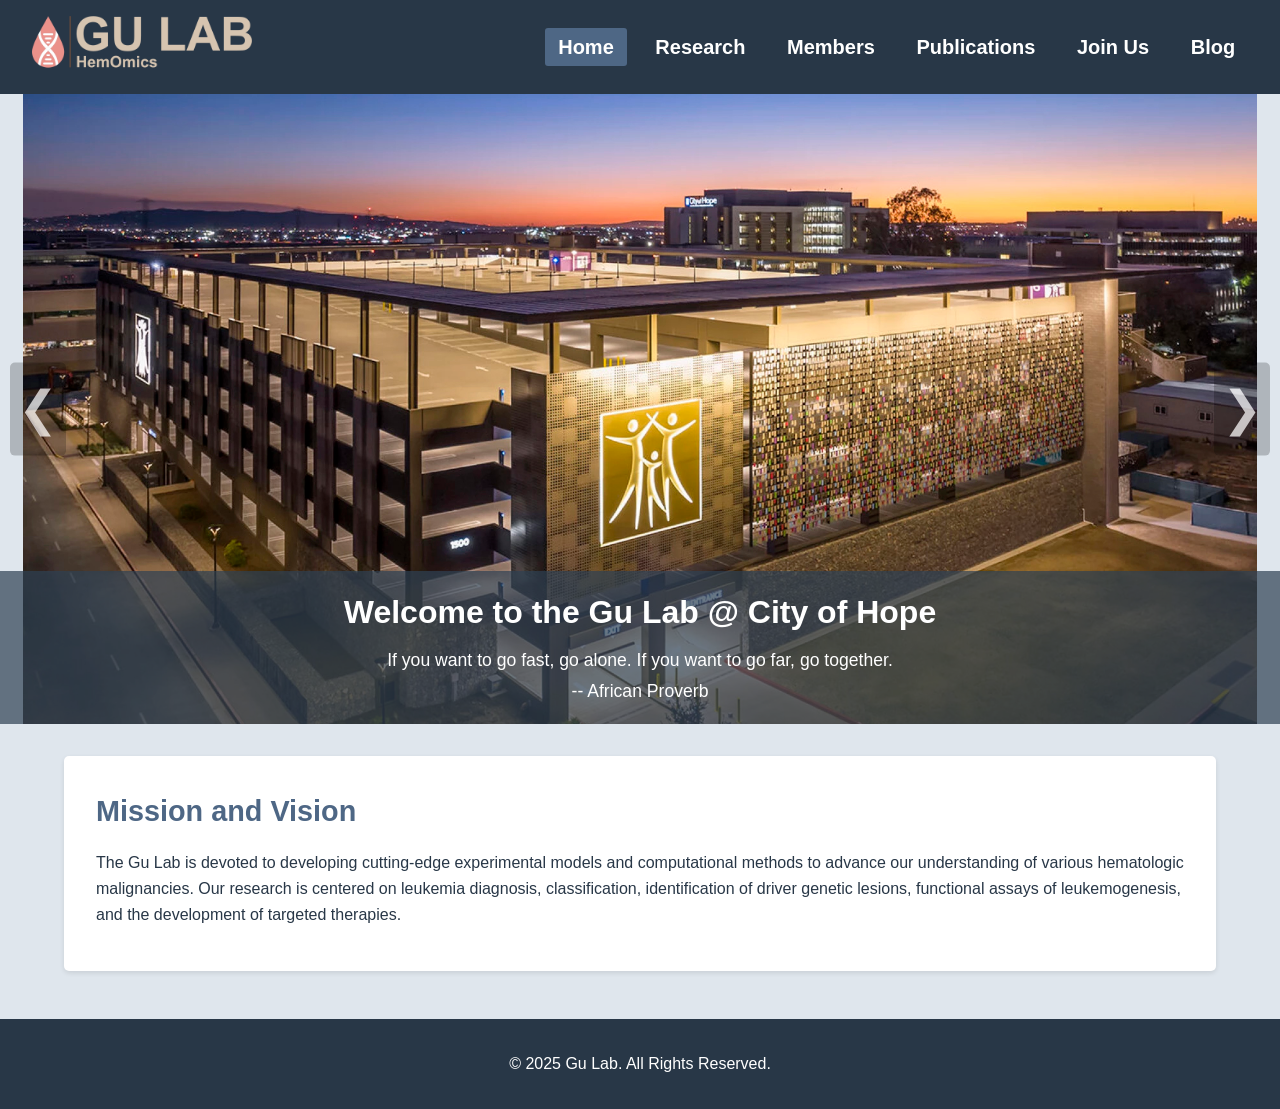
==== index.html @ 985bade8 "Initial commit: Gu Lab website" ====
<!DOCTYPE html>
<html lang="en">
<head>
  <meta charset="UTF-8" />
  <meta name="viewport" content="width=device-width, initial-scale=1.0"/>
  <title>Gu Lab - Home</title>
  <link rel="stylesheet" href="css/style.css" />
</head>
<body>
  <!-- HEADER -->
  <header class="site-header">
    <div class="header-container">
      <a href="index.html" class="logo">
        <img src="images/Gu-lab-logo-small.png" alt="Gu Lab Logo" />
      </a>
      <nav>
        <ul>
          <li class="active"><a href="index.html">Home</a></li>
          <li><a href="research.html">Research</a></li>
          <li><a href="members.html">Members</a></li>
          <li><a href="publications.html">Publications</a></li>
          <li><a href="join_us.html">Join Us</a></li>
          <li><a href="blog.html">Blog</a></li>
        </ul>
      </nav>
    </div>
  </header>

  <!-- SLIDER -->
  <!-- 5 slides. The JS code will handle continuous left scroll, jumping back to the start after the last slide. -->
  <div class="slider">
    <div class="slides">
      <!-- Original 5 slides -->
      <div class="slide"><img src="images/Home1.jpg" alt="Home Slide 1"></div>
      <div class="slide"><img src="images/Home2.jpg" alt="Home Slide 2"></div>
      <div class="slide"><img src="images/Home3.jpg" alt="Home Slide 3"></div>
      <div class="slide"><img src="images/Home4.jpg" alt="Home Slide 4"></div>
      <div class="slide"><img src="images/Home5.jpg" alt="Home Slide 5"></div>

      <!-- Duplicate the same 5 for a seamless loop -->
      <div class="slide"><img src="images/Home1.jpg" alt="Home Slide 1"></div>
      <div class="slide"><img src="images/Home2.jpg" alt="Home Slide 2"></div>
      <div class="slide"><img src="images/Home3.jpg" alt="Home Slide 3"></div>
      <div class="slide"><img src="images/Home4.jpg" alt="Home Slide 4"></div>
      <div class="slide"><img src="images/Home5.jpg" alt="Home Slide 5"></div>
    </div>

    <div class="slider-caption">
      <h1>Welcome to the Gu Lab @ City of Hope</h1>
      <p>If you want to go fast, go alone. If you want to go far, go together.</p>
      <p class="quote">-- African Proverb</p>
    </div>

    <!-- Larger, more obvious arrow controls -->
    <div class="arrow arrow-left">&#10094;</div>
    <div class="arrow arrow-right">&#10095;</div>
  </div>

  <!-- MAIN CONTENT -->
  <main class="container">
    <section class="mission">
      <h1>Mission and Vision</h1>
      <p>
        The Gu Lab is devoted to developing cutting-edge experimental models and computational methods to
        advance our understanding of various hematologic malignancies.
        Our research is centered on leukemia diagnosis, classification, identification of driver genetic lesions,
        functional assays of leukemogenesis, and the development of targeted therapies.
      </p>
    </section>
  </main>

  <!-- FOOTER -->
  <footer class="site-footer">
    <div class="container footer-container">
      <p>&copy; 2025 Gu Lab. All Rights Reserved.</p>
    </div>
  </footer>

  <!-- CONTINUOUS SLIDER + ARROW SCRIPT -->
  <script>
    document.addEventListener("DOMContentLoaded", function() {
      const slidesEl = document.querySelector(".slides");
      const slideCount = 5; // unique slides
      let currentIndex = 0;
      let autoSlideInterval = null;

      function startAutoSlide() {
        autoSlideInterval = setInterval(() => {
          goToNextSlide();
        }, 5000);
      }

      function goToNextSlide() {
        currentIndex++;
        slidesEl.style.transition = "transform 1s ease-in-out";
        slidesEl.style.transform = `translateX(-${currentIndex * 100}%)`;

        // If we reach the 6th slide (index=5 is last unique),
        // jump back to index=0 after transition
        if (currentIndex === slideCount) {
          setTimeout(() => {
            slidesEl.style.transition = "none";
            slidesEl.style.transform = "translateX(0%)";
            currentIndex = 0;
          }, 1000);
        }
      }

      function goToPrevSlide() {
        currentIndex--;
        if (currentIndex < 0) {
          // Jump to last slide
          currentIndex = slideCount - 1;
          slidesEl.style.transition = "none";
          slidesEl.style.transform = `translateX(-${currentIndex * 100}%)`;
          // Force reflow, then animate again
          setTimeout(() => {
            slidesEl.style.transition = "transform 1s ease-in-out";
          }, 20);
        } else {
          slidesEl.style.transition = "transform 1s ease-in-out";
          slidesEl.style.transform = `translateX(-${currentIndex * 100}%)`;
        }
      }

      const arrowLeft = document.querySelector(".arrow-left");
      const arrowRight = document.querySelector(".arrow-right");

      arrowLeft.addEventListener("click", () => {
        clearInterval(autoSlideInterval);
        goToPrevSlide();
        startAutoSlide();
      });

      arrowRight.addEventListener("click", () => {
        clearInterval(autoSlideInterval);
        goToNextSlide();
        startAutoSlide();
      });

      // Start auto-slide
      startAutoSlide();
    });
  </script>
</body>
</html>
---- css/style.css ----
/* ------------------------------------
   RESET & VARIABLES
------------------------------------ */
* {
	margin: 0;
	padding: 0;
	box-sizing: border-box;
}
:root {
	--dark-blue: #283747;      /* For header, footer, etc. */
	--metallic-blue: #4e6785;  /* Accent color */
	--light-blue: #dfe6ed;     /* Page background or highlight */
	--white: #ffffff;
	--max-width: 1200px;
	--font-family: "Helvetica Neue", Helvetica, Arial, sans-serif;
}

/* ------------------------------------
	 BODY
------------------------------------ */
body {
	font-family: var(--font-family);
	background: var(--light-blue);
	color: var(--dark-blue);
	line-height: 1.6;
}

/* A container with standard width & horizontal padding */
.container {
	width: 90%;
	max-width: var(--max-width);
	margin: auto;
	padding: 1rem 0;
}

/* ------------------------------------
	 HEADER
------------------------------------ */
.site-header {
	background: var(--dark-blue);
	color: var(--white);
	padding: 1rem 0; /* top ribbon */
}

.header-container {
	display: flex;
	align-items: center;
	justify-content: space-between;
	/* Increase left & right space */
	padding: 0 2rem;
}

.logo img {
	max-width: 220px;
	height: auto;
}

nav ul {
	list-style: none;
	display: flex;
}

/* Slightly smaller margin between items so there's space on the right for 'Blog' */
nav ul li {
	margin-left: 1rem;
}

nav ul li a {
	text-decoration: none;
	color: var(--white);
	font-weight: bold;
	/* 25% bigger font */
	font-size: 1.25rem;
	padding: 0.5rem 0.8rem;
	border-radius: 3px;
	transition: background 0.3s ease;
}

nav ul li a:hover {
	background: var(--metallic-blue);
}

nav ul li.active a {
	background: var(--metallic-blue);
}

/* ------------------------------------
	 SLIDER (Home Page)
------------------------------------ */
.slider {
	position: relative;
	width: 100%;
	height: 70vh; /* 70% of viewport height */
	overflow: hidden;
	margin-bottom: 1rem;
}

.slides {
	display: flex;
	height: 100%;
	/* JS handles continuous motion */
}

.slide {
	min-width: 100%;
	display: flex;
	align-items: center;
	justify-content: center;
}

.slide img {
	display: block;
	object-fit: contain;
	max-height: 100%;
	margin: auto;
}

/* Caption overlay at bottom of the slider */
.slider-caption {
	position: absolute;
	bottom: 0;
	left: 0;
	width: 100%;
	background: rgba(46, 64, 83, 0.7);
	color: var(--white);
	text-align: center;
	padding: 1rem 0.5rem;
}

.slider-caption h1 {
	font-size: 2rem;
	margin-bottom: 0.5rem;
}

.slider-caption p {
	margin: 0.2rem 0;
	font-size: 1.1rem;
}

/* ARROW CONTROLS - bigger & more obvious */
.arrow {
	position: absolute;
	top: 50%;
	transform: translateY(-50%);
	color: #fff;
	font-size: 3rem;  /* bigger arrow */
	cursor: pointer;
	opacity: 0.7;
	padding: 0.5rem;
	z-index: 2; /* Above slides */
	background: rgba(0,0,0,0.3); /* faint dark background */
	border-radius: 5px;
}
.arrow:hover {
	opacity: 1;
}
.arrow-left {
	left: 10px;
}
.arrow-right {
	right: 10px;
}

/* ------------------------------------
	 MAIN CONTENT
------------------------------------ */
main.container {
	margin-top: 1rem;
}

.mission,
.content-section,
.blog-section,
.members-list {
	background: var(--white);
	border-radius: 5px;
	box-shadow: 0 2px 5px rgba(0,0,0,0.1);
	padding: 2rem;
	margin-bottom: 2rem;
}

.mission h1,
.mission h2,
.content-section h2,
.blog-section h2,
.members-list h2 {
	margin-bottom: 1rem;
	font-size: 1.8rem;
	color: var(--metallic-blue);
}

.mission p,
.content-section p {
    margin-bottom: 12px; /* Increases space between paragraphs */
    line-height: 1.6; /* Optional: Improves readability */
}
.blog-section p,
.members-list p {
	font-size: 1.1rem;
	color: var(--dark-blue);
	text-align: justify;
}

/* For images on the research page, if any */
.research-image {
	max-width: 100%;
	height: auto;
	margin-bottom: 1rem;
}

/* ------------------------------------
	 BLOG
------------------------------------ */
.blog-post {
	/* Horizontal line to separate each post */
	border-bottom: 1px solid #cfd8dc;
	padding-bottom: 1rem;
	margin-bottom: 1.5rem;
}

.blog-post time {
	display: block;
	width: 100%;
	background-color: #e8f1f8;  /* or your chosen color */
	font-weight: bold;
	color: #2c3e50;             /* easy-to-see color */
	text-transform: uppercase;
	padding: 0.6rem;
	margin-bottom: 1rem;        /* space below the ribbon */
}

/* The rest of the blog layout */
.post-row {
	display: flex;
	flex-wrap: wrap;
}
.figure {
	margin-right: 1rem;
}
.figure img {
	border: 1px solid #fff;
	display: block;
	width: 200px;
	height: auto;
}
.article-text h3 {
	margin-bottom: 0.5rem;
	color: var(--metallic-blue);
	font-size: 1.3rem;
}
.article-text p {
	font-size: 1.1rem;
	color: var(--dark-blue);
	text-align: justify;
}

/* ------------------------------------
	 MEMBERS
------------------------------------ */
.member {
	/* Horizontal line to separate each member */
	border-bottom: 1px solid #cfd8dc;
	padding-bottom: 1rem;
	margin-bottom: 2rem;
}

.member-layout {
	display: flex;
	flex-wrap: wrap;
	align-items: flex-start;
	margin-top: 1rem;
}

.member-photo.oval {
	width: 200px;
	height: 260px; 
	overflow: hidden;
	border-radius: 50% / 35%; /* oval shape */
	margin-right: 2rem;
	margin-bottom: 1rem;
	flex-shrink: 0;
}

.member-photo.oval img {
	width: 100%;
	height: 100%;
	object-fit: cover;
}

.member-details h3 {
	color: var(--metallic-blue);
	margin-bottom: 0.5rem;
	font-size: 1.3rem;
}

.member-details ul {
	list-style: disc;
	margin-left: 1.5rem;
	margin-bottom: 1rem;
}

/* Force alumni text left-aligned */
.alumni-block p {
	text-align: left !important;
}

/* ------------------------------------
	 FOOTER
------------------------------------ */
.site-footer {
	background: var(--dark-blue);
	color: var(--white);
	text-align: center;
	padding: 1rem 0;
}

.footer-container {
	display: flex;
	justify-content: center;
}

/* ------------------------------------
	 RESPONSIVE
------------------------------------ */
@media (max-width: 768px) {
	.header-container {
	  flex-direction: column;
	  align-items: flex-start;
	  padding: 0 1rem;
	}
  
	nav ul {
	  flex-direction: column;
	  margin-top: 1rem;
	}
  
	nav ul li {
	  margin-left: 0;
	  margin-bottom: 0.5rem;
	}
  
	.slider {
	  height: 50vh;
	}
  
	.slider-caption h1 {
	  font-size: 1.5rem;
	}
  
	.logo img {
	  max-width: 180px;
	}
  
	.post-row {
	  flex-direction: column;
	}
	.figure {
	  margin-right: 0;
	  margin-bottom: 1rem;
	}
  
	.member-photo.oval {
	  margin-right: 0;
	  margin-bottom: 1rem;
	}
}

/* ------------------------------------
   RESEARCH DIRECTION SECTIONS
------------------------------------ */
.research-direction {
  background: var(--white);
  border-radius: 5px;
  box-shadow: 0 2px 5px rgba(0,0,0,0.1);
  padding: 2rem;
  margin-bottom: 2rem;
}

.research-direction h2 {
  margin-bottom: 1rem;
  font-size: 1.8rem;
  color: var(--metallic-blue);
}

.research-direction p {
  font-size: 1.1rem;
  color: var(--dark-blue);
  text-align: justify;
  margin-bottom: 12px; /* Increases space between paragraphs */
  line-height: 1.6; /* Optional: Improves readability */
}

.research-direction ul {
  margin-left: 1.5rem;
  margin-top: 0.5rem;
}

/* ------------------------------------
   FIGURE PLACEHOLDER STYLE
------------------------------------ */
.figure-placeholder {
  text-align: center;
  margin: 1rem 0;
}

.figure-placeholder img {
  max-width: 100%;
  height: auto;
}
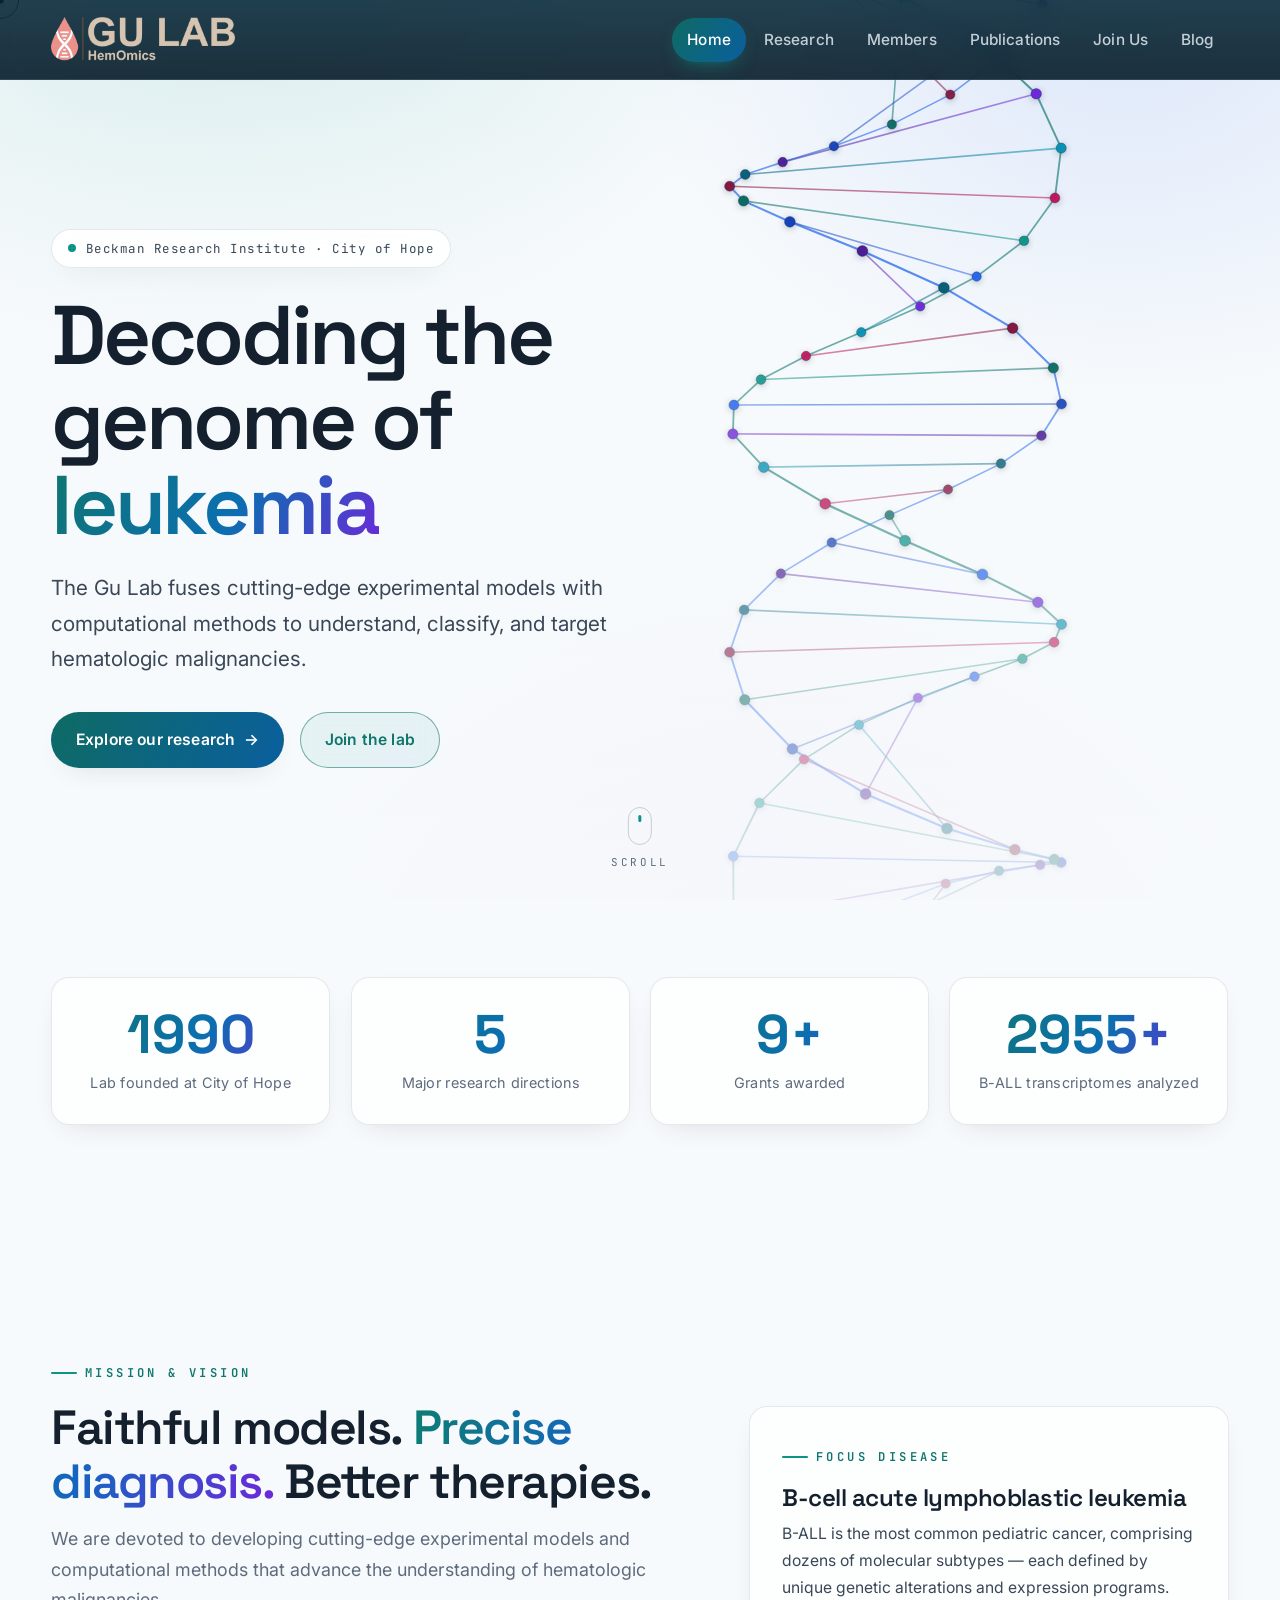
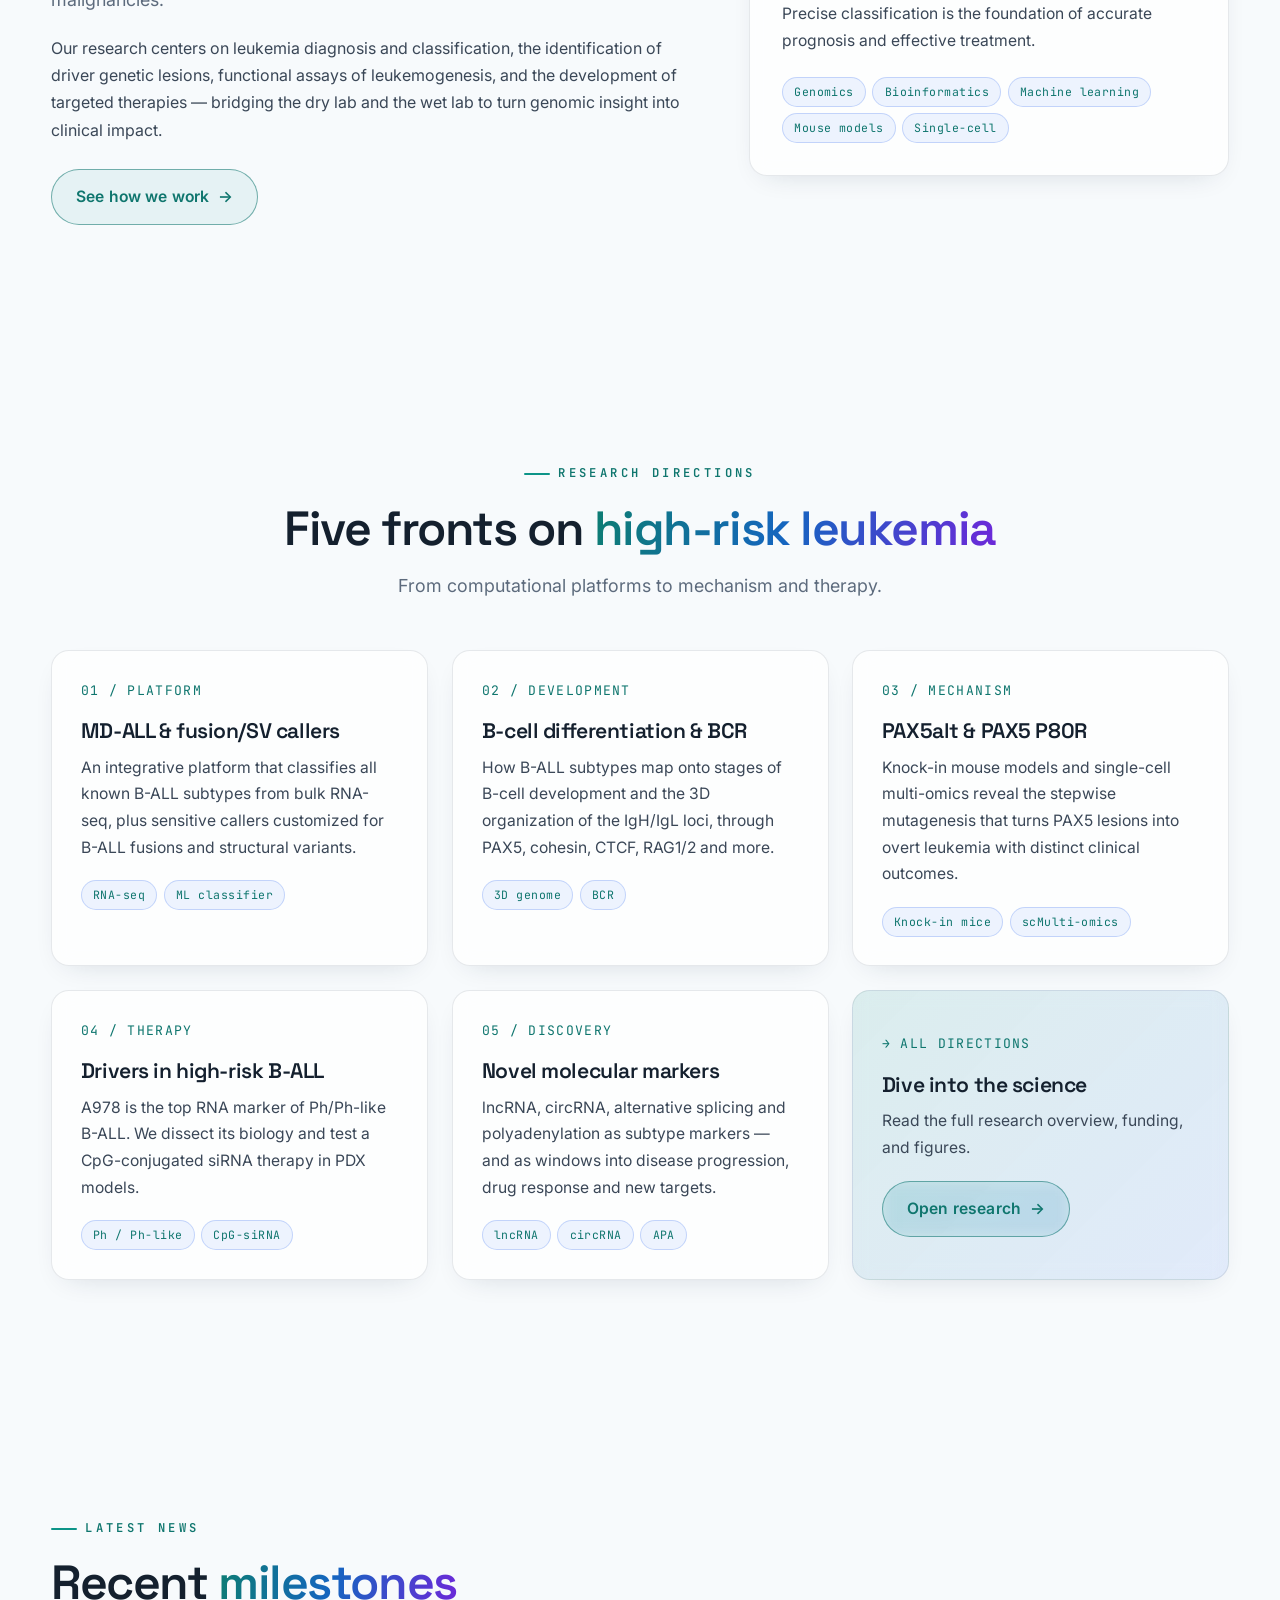
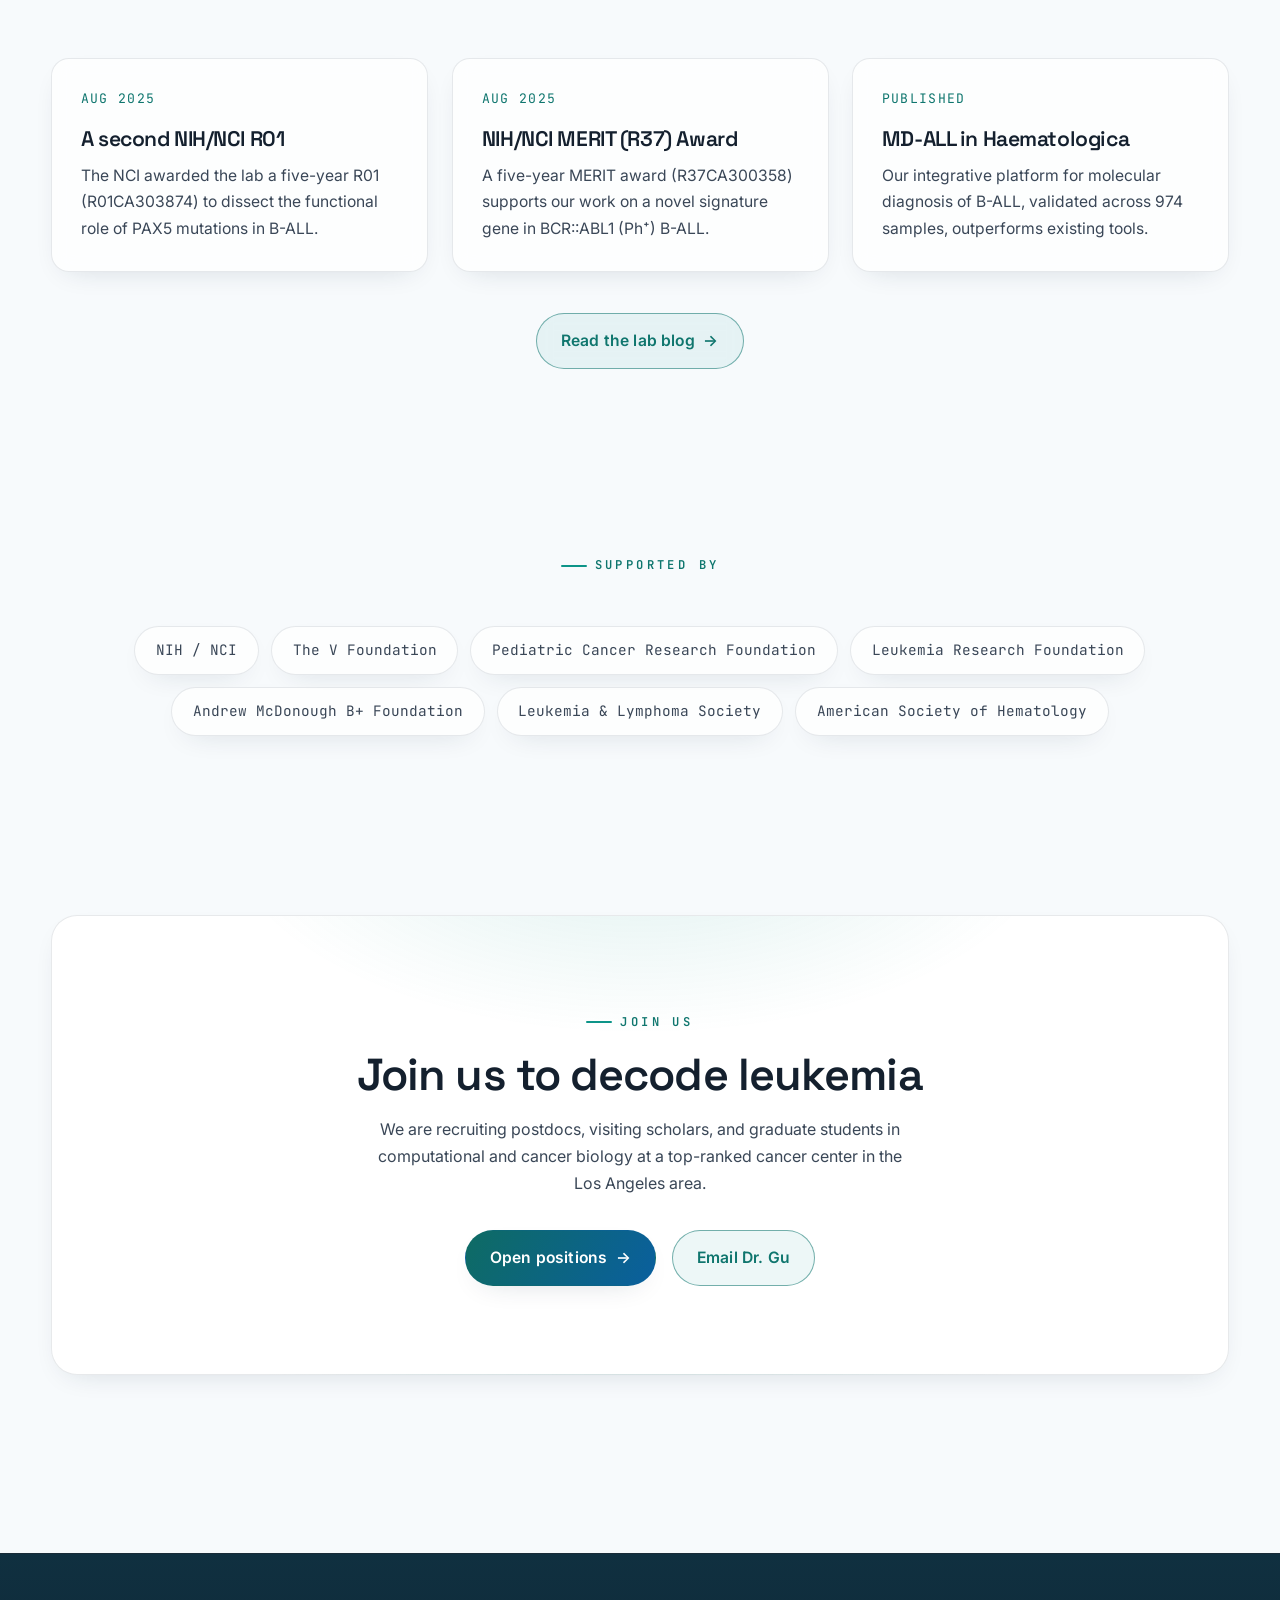
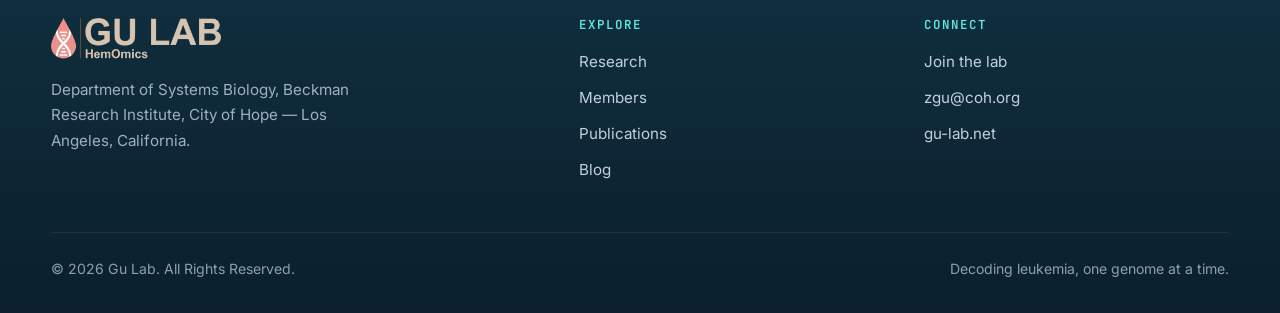
==== commit f7d24cd6: "Redesign site: award-grade light theme with interactive hero Full visual rebuild on a cohesive light" ====
--- a/index.html
+++ b/index.html
@@ -2,18 +2,28 @@
 <html lang="en">
 <head>
   <meta charset="UTF-8" />
-  <meta name="viewport" content="width=device-width, initial-scale=1.0"/>
-  <title>Gu Lab - Home</title>
+  <meta name="viewport" content="width=device-width, initial-scale=1.0" />
+  <title>Gu Lab @ City of Hope — Decoding Leukemia</title>
+  <meta name="description" content="The Gu Lab at City of Hope develops experimental models and computational methods to decode acute lymphoblastic leukemia — from RNA-seq classification to PAX5 biology and targeted therapy." />
+  <link rel="icon" href="images/Gu-lab-logo-small.png" />
   <link rel="stylesheet" href="css/style.css" />
 </head>
 <body>
+  <div class="bg-aurora"></div>
+  <canvas id="bg-particles"></canvas>
+  <div class="bg-grid"></div>
+  <div id="scroll-progress"></div>
+
   <!-- HEADER -->
   <header class="site-header">
     <div class="header-container">
-      <a href="index.html" class="logo">
+      <a href="index.html" class="logo" aria-label="Gu Lab home">
         <img src="images/Gu-lab-logo-small.png" alt="Gu Lab Logo" />
       </a>
-      <nav>
+      <button class="nav-toggle" aria-label="Toggle menu" aria-expanded="false" aria-controls="primary-nav">
+        <span></span><span></span><span></span>
+      </button>
+      <nav id="primary-nav">
         <ul>
           <li class="active"><a href="index.html">Home</a></li>
           <li><a href="research.html">Research</a></li>
@@ -26,121 +36,236 @@
     </div>
   </header>
 
-  <!-- SLIDER -->
-  <!-- 5 slides. The JS code will handle continuous left scroll, jumping back to the start after the last slide. -->
-  <div class="slider">
-    <div class="slides">
-      <!-- Original 5 slides -->
-      <div class="slide"><img src="images/Home1.jpg" alt="Home Slide 1"></div>
-      <div class="slide"><img src="images/Home2.jpg" alt="Home Slide 2"></div>
-      <div class="slide"><img src="images/Home3.jpg" alt="Home Slide 3"></div>
-      <div class="slide"><img src="images/Home4.jpg" alt="Home Slide 4"></div>
-      <div class="slide"><img src="images/Home5.jpg" alt="Home Slide 5"></div>
-
-      <!-- Duplicate the same 5 for a seamless loop -->
-      <div class="slide"><img src="images/Home1.jpg" alt="Home Slide 1"></div>
-      <div class="slide"><img src="images/Home2.jpg" alt="Home Slide 2"></div>
-      <div class="slide"><img src="images/Home3.jpg" alt="Home Slide 3"></div>
-      <div class="slide"><img src="images/Home4.jpg" alt="Home Slide 4"></div>
-      <div class="slide"><img src="images/Home5.jpg" alt="Home Slide 5"></div>
-    </div>
-
-    <div class="slider-caption">
-      <h1>Welcome to the Gu Lab @ City of Hope</h1>
-      <p>If you want to go fast, go alone. If you want to go far, go together.</p>
-      <p class="quote">-- African Proverb</p>
-    </div>
-
-    <!-- Larger, more obvious arrow controls -->
-    <div class="arrow arrow-left">&#10094;</div>
-    <div class="arrow arrow-right">&#10095;</div>
-  </div>
-
-  <!-- MAIN CONTENT -->
-  <main class="container">
-    <section class="mission">
-      <h1>Mission and Vision</h1>
-      <p>
-        The Gu Lab is devoted to developing cutting-edge experimental models and computational methods to
-        advance our understanding of various hematologic malignancies.
-        Our research is centered on leukemia diagnosis, classification, identification of driver genetic lesions,
-        functional assays of leukemogenesis, and the development of targeted therapies.
-      </p>
-    </section>
-  </main>
+  <!-- HERO -->
+  <section class="hero">
+    <canvas id="hero-canvas"></canvas>
+    <div class="hero-inner">
+      <div class="hero-copy">
+        <span class="hero-badge"><span class="dot"></span> Beckman Research Institute · City of Hope</span>
+        <h1>Decoding the genome of <span class="grad">leukemia</span></h1>
+        <p class="hero-lead">
+          The Gu Lab fuses cutting-edge experimental models with computational methods to
+          understand, classify, and target hematologic malignancies.
+        </p>
+        <div class="hero-cta">
+          <a href="research.html" class="btn btn-primary" data-magnetic>Explore our research <span class="arrow">→</span></a>
+          <a href="join_us.html" class="btn btn-ghost" data-magnetic>Join the lab</a>
+        </div>
+      </div>
+    </div>
+    <div class="scroll-cue">
+      <div class="mouse"></div>
+      Scroll
+    </div>
+  </section>
+
+  <!-- STATS -->
+  <section class="section" style="padding-top: clamp(3rem,6vw,5rem)">
+    <div class="container">
+      <div class="stats">
+        <div class="stat" data-reveal data-delay="1">
+          <div class="num"><span data-count="2020">2020</span></div>
+          <div class="label">Lab founded at City&nbsp;of&nbsp;Hope</div>
+        </div>
+        <div class="stat" data-reveal data-delay="2">
+          <div class="num"><span data-count="5">5</span></div>
+          <div class="label">Major research directions</div>
+        </div>
+        <div class="stat" data-reveal data-delay="3">
+          <div class="num"><span data-count="9" data-suffix="+">9+</span></div>
+          <div class="label">Grants awarded</div>
+        </div>
+        <div class="stat" data-reveal data-delay="4">
+          <div class="num"><span data-count="3000" data-suffix="+">3000+</span></div>
+          <div class="label">B-ALL transcriptomes analyzed</div>
+        </div>
+      </div>
+    </div>
+  </section>
+
+  <!-- MISSION -->
+  <section class="section" id="mission">
+    <div class="container">
+      <div class="split">
+        <div data-reveal="left">
+          <span class="eyebrow">Mission &amp; Vision</span>
+          <h2 class="section-title">Faithful models. <span class="grad">Precise diagnosis.</span> Better therapies.</h2>
+          <p class="section-sub" style="margin-bottom:1.2rem">
+            We are devoted to developing cutting-edge experimental models and computational
+            methods that advance the understanding of hematologic malignancies.
+          </p>
+          <p style="color:var(--text)">
+            Our research centers on leukemia diagnosis and classification, the identification of
+            driver genetic lesions, functional assays of leukemogenesis, and the development of
+            targeted therapies — bridging the dry lab and the wet lab to turn genomic insight into
+            clinical impact.
+          </p>
+          <a href="research.html" class="btn btn-ghost" data-magnetic style="margin-top:1.6rem">See how we work <span class="arrow">→</span></a>
+        </div>
+        <div class="card" data-reveal="right" data-tilt style="padding:2rem">
+          <span class="eyebrow">Focus disease</span>
+          <h3 style="font-size:1.5rem;color:var(--ink);margin-bottom:.6rem">B-cell acute lymphoblastic leukemia</h3>
+          <p style="color:var(--text);font-size:.98rem">
+            B-ALL is the most common pediatric cancer, comprising dozens of molecular subtypes —
+            each defined by unique genetic alterations and expression programs. Precise
+            classification is the foundation of accurate prognosis and effective treatment.
+          </p>
+          <div class="tag-row" style="margin-top:1.4rem;display:flex;flex-wrap:wrap;gap:.4rem">
+            <span class="tag">Genomics</span>
+            <span class="tag">Bioinformatics</span>
+            <span class="tag">Machine learning</span>
+            <span class="tag">Mouse models</span>
+            <span class="tag">Single-cell</span>
+          </div>
+        </div>
+      </div>
+    </div>
+  </section>
+
+  <!-- RESEARCH PREVIEW -->
+  <section class="section" id="research">
+    <div class="container">
+      <div class="section-head center">
+        <span class="eyebrow">Research Directions</span>
+        <h2 class="section-title">Five fronts on <span class="grad">high-risk leukemia</span></h2>
+        <p class="section-sub">From computational platforms to mechanism and therapy.</p>
+      </div>
+      <div class="grid grid-3">
+        <a class="card dir-card" href="research.html" data-reveal data-delay="1" data-tilt>
+          <div class="dir-index">01 / PLATFORM</div>
+          <h3>MD-ALL &amp; fusion/SV callers</h3>
+          <p>An integrative platform that classifies all known B-ALL subtypes from bulk RNA-seq, plus sensitive callers customized for B-ALL fusions and structural variants.</p>
+          <div class="tag-row"><span class="tag">RNA-seq</span><span class="tag">ML classifier</span></div>
+        </a>
+        <a class="card dir-card" href="research.html" data-reveal data-delay="2" data-tilt>
+          <div class="dir-index">02 / DEVELOPMENT</div>
+          <h3>B-cell differentiation &amp; BCR</h3>
+          <p>How B-ALL subtypes map onto stages of B-cell development and the 3D organization of the IgH/IgL loci, through PAX5, cohesin, CTCF, RAG1/2 and more.</p>
+          <div class="tag-row"><span class="tag">3D genome</span><span class="tag">BCR</span></div>
+        </a>
+        <a class="card dir-card" href="research.html" data-reveal data-delay="3" data-tilt>
+          <div class="dir-index">03 / MECHANISM</div>
+          <h3>PAX5alt &amp; PAX5 P80R</h3>
+          <p>Knock-in mouse models and single-cell multi-omics reveal the stepwise mutagenesis that turns PAX5 lesions into overt leukemia with distinct clinical outcomes.</p>
+          <div class="tag-row"><span class="tag">Knock-in mice</span><span class="tag">scMulti-omics</span></div>
+        </a>
+        <a class="card dir-card" href="research.html" data-reveal data-delay="1" data-tilt>
+          <div class="dir-index">04 / THERAPY</div>
+          <h3>Drivers in high-risk B-ALL</h3>
+          <p>A978 is the top RNA marker of Ph/Ph-like B-ALL. We dissect its biology and test a CpG-conjugated siRNA therapy in PDX models.</p>
+          <div class="tag-row"><span class="tag">Ph / Ph-like</span><span class="tag">CpG-siRNA</span></div>
+        </a>
+        <a class="card dir-card" href="research.html" data-reveal data-delay="2" data-tilt>
+          <div class="dir-index">05 / DISCOVERY</div>
+          <h3>Novel molecular markers</h3>
+          <p>lncRNA, circRNA, alternative splicing and polyadenylation as subtype markers — and as windows into disease progression, drug response and new targets.</p>
+          <div class="tag-row"><span class="tag">lncRNA</span><span class="tag">circRNA</span><span class="tag">APA</span></div>
+        </a>
+        <a class="card dir-card" href="research.html" data-reveal data-delay="3" data-tilt style="background:linear-gradient(135deg,rgba(13,148,136,.12),rgba(37,99,235,.10));align-items:flex-start;justify-content:center">
+          <div class="dir-index">→ ALL DIRECTIONS</div>
+          <h3>Dive into the science</h3>
+          <p>Read the full research overview, funding, and figures.</p>
+          <span class="btn btn-ghost" style="margin-top:1.2rem" data-magnetic>Open research <span class="arrow">→</span></span>
+        </a>
+      </div>
+    </div>
+  </section>
+
+  <!-- LATEST NEWS -->
+  <section class="section" id="news">
+    <div class="container">
+      <div class="section-head">
+        <span class="eyebrow">Latest News</span>
+        <h2 class="section-title">Recent <span class="grad">milestones</span></h2>
+      </div>
+      <div class="grid grid-3">
+        <article class="card dir-card" data-reveal data-delay="1" data-tilt>
+          <div class="dir-index">AUG 2025</div>
+          <h3>A second NIH/NCI R01</h3>
+          <p>The NCI awarded the lab a five-year R01 (R01CA303874) to dissect the functional role of PAX5 mutations in B-ALL.</p>
+        </article>
+        <article class="card dir-card" data-reveal data-delay="2" data-tilt>
+          <div class="dir-index">AUG 2025</div>
+          <h3>NIH/NCI MERIT (R37) Award</h3>
+          <p>A five-year MERIT award (R37CA300358) supports our work on a novel signature gene in BCR::ABL1 (Ph⁺) B-ALL.</p>
+        </article>
+        <article class="card dir-card" data-reveal data-delay="3" data-tilt>
+          <div class="dir-index">PUBLISHED</div>
+          <h3>MD-ALL in Haematologica</h3>
+          <p>Our integrative platform for molecular diagnosis of B-ALL, validated across 974 samples, outperforms existing tools.</p>
+        </article>
+      </div>
+      <div style="text-align:center;margin-top:2.5rem">
+        <a href="blog.html" class="btn btn-ghost" data-magnetic>Read the lab blog <span class="arrow">→</span></a>
+      </div>
+    </div>
+  </section>
+
+  <!-- FUNDERS -->
+  <section class="section" style="padding-block:clamp(2.5rem,5vw,4rem)">
+    <div class="container">
+      <div class="section-head center" style="margin-bottom:2rem">
+        <span class="eyebrow">Supported by</span>
+      </div>
+      <div class="funder-list" data-reveal>
+        <span class="funder">NIH / NCI</span>
+        <span class="funder">The V Foundation</span>
+        <span class="funder">Pediatric Cancer Research Foundation</span>
+        <span class="funder">Leukemia Research Foundation</span>
+        <span class="funder">Andrew McDonough B+ Foundation</span>
+        <span class="funder">Leukemia &amp; Lymphoma Society</span>
+        <span class="funder">American Society of Hematology</span>
+      </div>
+    </div>
+  </section>
+
+  <!-- CTA -->
+  <section class="section">
+    <div class="container">
+      <div class="cta-banner" data-reveal="scale">
+        <span class="eyebrow" style="justify-content:center">Join Us</span>
+        <h2>Join us to decode leukemia</h2>
+        <p>We are recruiting postdocs, visiting scholars, and graduate students in computational and cancer biology at a top-ranked cancer center in the Los Angeles area.</p>
+        <div style="display:flex;gap:1rem;justify-content:center;flex-wrap:wrap">
+          <a href="join_us.html" class="btn btn-primary" data-magnetic>Open positions <span class="arrow">→</span></a>
+          <a href="mailto:zgu@coh.org" class="btn btn-ghost" data-magnetic>Email Dr. Gu</a>
+        </div>
+      </div>
+    </div>
+  </section>
 
   <!-- FOOTER -->
   <footer class="site-footer">
-    <div class="container footer-container">
-      <p>&copy; 2025 Gu Lab. All Rights Reserved.</p>
+    <div class="footer-grid">
+      <div class="footer-brand">
+        <img src="images/Gu-lab-logo-small.png" alt="Gu Lab Logo" />
+        <p>Department of Systems Biology, Beckman Research Institute, City of Hope — Los Angeles, California.</p>
+      </div>
+      <div class="footer-col">
+        <h4>Explore</h4>
+        <ul>
+          <li><a href="research.html">Research</a></li>
+          <li><a href="members.html">Members</a></li>
+          <li><a href="publications.html">Publications</a></li>
+          <li><a href="blog.html">Blog</a></li>
+        </ul>
+      </div>
+      <div class="footer-col">
+        <h4>Connect</h4>
+        <ul>
+          <li><a href="join_us.html">Join the lab</a></li>
+          <li><a href="mailto:zgu@coh.org">zgu@coh.org</a></li>
+          <li><a href="https://gu-lab.net">gu-lab.net</a></li>
+        </ul>
+      </div>
+    </div>
+    <div class="footer-bottom">
+      <span>&copy; <span id="year">2025</span> Gu Lab. All Rights Reserved.</span>
+      <span>Decoding leukemia, one genome at a time.</span>
     </div>
   </footer>
 
-  <!-- CONTINUOUS SLIDER + ARROW SCRIPT -->
-  <script>
-    document.addEventListener("DOMContentLoaded", function() {
-      const slidesEl = document.querySelector(".slides");
-      const slideCount = 5; // unique slides
-      let currentIndex = 0;
-      let autoSlideInterval = null;
-
-      function startAutoSlide() {
-        autoSlideInterval = setInterval(() => {
-          goToNextSlide();
-        }, 5000);
-      }
-
-      function goToNextSlide() {
-        currentIndex++;
-        slidesEl.style.transition = "transform 1s ease-in-out";
-        slidesEl.style.transform = `translateX(-${currentIndex * 100}%)`;
-
-        // If we reach the 6th slide (index=5 is last unique),
-        // jump back to index=0 after transition
-        if (currentIndex === slideCount) {
-          setTimeout(() => {
-            slidesEl.style.transition = "none";
-            slidesEl.style.transform = "translateX(0%)";
-            currentIndex = 0;
-          }, 1000);
-        }
-      }
-
-      function goToPrevSlide() {
-        currentIndex--;
-        if (currentIndex < 0) {
-          // Jump to last slide
-          currentIndex = slideCount - 1;
-          slidesEl.style.transition = "none";
-          slidesEl.style.transform = `translateX(-${currentIndex * 100}%)`;
-          // Force reflow, then animate again
-          setTimeout(() => {
-            slidesEl.style.transition = "transform 1s ease-in-out";
-          }, 20);
-        } else {
-          slidesEl.style.transition = "transform 1s ease-in-out";
-          slidesEl.style.transform = `translateX(-${currentIndex * 100}%)`;
-        }
-      }
-
-      const arrowLeft = document.querySelector(".arrow-left");
-      const arrowRight = document.querySelector(".arrow-right");
-
-      arrowLeft.addEventListener("click", () => {
-        clearInterval(autoSlideInterval);
-        goToPrevSlide();
-        startAutoSlide();
-      });
-
-      arrowRight.addEventListener("click", () => {
-        clearInterval(autoSlideInterval);
-        goToNextSlide();
-        startAutoSlide();
-      });
-
-      // Start auto-slide
-      startAutoSlide();
-    });
-  </script>
+  <script src="js/site.js" defer></script>
+  <script src="js/hero.js" defer></script>
 </body>
 </html>
--- a/css/style.css
+++ b/css/style.css
@@ -1,409 +1,1168 @@
-/* ------------------------------------
-   RESET & VARIABLES
------------------------------------- */
-* {
-	margin: 0;
-	padding: 0;
-	box-sizing: border-box;
-}
+/* =====================================================================
+   Gu Lab — "Decoding Leukemia" · Clinical Aurora (light theme)
+   Award-grade LIGHT design system. Build-free, dependency-free.
+   A calm near-white page with deep saturated teal/blue/violet accents,
+   framed top & bottom by a deep teal-navy header/footer anchor.
+   One stylesheet drives every page via shared class hooks. 2026.
+===================================================================== */
+
+@import url('https://fonts.googleapis.com/css2?family=Space+Grotesk:wght@400;500;600;700&family=Inter:wght@400;500;600;700&family=JetBrains+Mono:wght@400;500;600&display=swap');
+
+/* ------------------------------------------------------------------
+   1. DESIGN TOKENS
+------------------------------------------------------------------ */
 :root {
-	--dark-blue: #283747;      /* For header, footer, etc. */
-	--metallic-blue: #4e6785;  /* Accent color */
-	--light-blue: #dfe6ed;     /* Page background or highlight */
+	/* Surfaces — cool near-white */
+	--bg-0: #f7fafc;          /* page base */
+	--bg-1: #eef4f8;          /* raised base */
+	--bg-2: #ffffff;          /* card / cta base */
+	--bg-3: #e9f0f7;          /* inset (e.g. photo backing) */
+
+	/* Deep anchor (header + footer band) */
+	--anchor-0: #103040;
+	--anchor-1: #0b1f2c;
+
+	/* Ink ramp on light */
+	--ink: #14202e;           /* darkest headings */
+	--text: #3a4757;          /* body text (9.03:1 on bg-0) */
+	--muted: #5d6b7d;         /* secondary text (5.18:1) */
+	--faint: #6b7689;         /* de-emphasized labels (still clears AA, 4.6:1) */
+
+	--line: rgba(20,40,64,0.10);
+	--line-strong: rgba(20,40,64,0.20);
+
+	/* Saturated accents legible on near-white */
+	--cyan: #0d9488;          /* primary teal — fills, dots, borders */
+	--teal-text: #0f766e;     /* teal for TEXT accents (5.22:1) */
+	--aqua: #0b5e57;          /* deeper teal — hover */
+	--blue: #2563eb;          /* secondary accent */
+	--indigo: #6d28d9;
+	--violet: #7c3aed;
+	--magenta: #be185d;
+	--warm: #c2410c;          /* warm coral spark (hover) */
+	--warm-text: #b23a0b;     /* coral that clears AA on bg-0 (5.61:1) */
+
+	--accent: var(--cyan);
+	--accent-2: var(--blue);
+
+	/* legacy hooks (kept so any stray markup still themes) */
+	--dark-blue: var(--anchor-1);
+	--metallic-blue: #0d9488;
+	--light-blue: #f7fafc;
 	--white: #ffffff;
-	--max-width: 1200px;
-	--font-family: "Helvetica Neue", Helvetica, Arial, sans-serif;
-}
-
-/* ------------------------------------
-	 BODY
------------------------------------- */
+	--brand: var(--cyan);
+	--brand-strong: var(--teal-text);
+
+	/* Gradients */
+	--grad-accent: linear-gradient(120deg, #0f766e 0%, #0b6fb0 55%, #6d28d9 100%);
+	--grad-cyan: linear-gradient(120deg, #0e6b63 0%, #0a5f9e 100%); /* primary button / pills (white text ~6:1) */
+	--grad-cool: linear-gradient(120deg, #2563eb 0%, #6d28d9 100%);
+	--grad-text: linear-gradient(100deg, #0d7d72 0%, #1565c0 48%, #6d28d9 100%);
+	--glow-cyan: 0 0 0 1px rgba(13,148,136,.30);
+
+	/* Glass surfaces (light) */
+	--glass: rgba(255,255,255,0.74);
+	--glass-strong: rgba(255,255,255,0.88);
+	--glass-line: rgba(20,40,64,0.10);
+
+	/* Type */
+	--font-display: "Space Grotesk", "Inter", system-ui, sans-serif;
+	--font-sans: "Inter", system-ui, -apple-system, "Helvetica Neue", Arial, sans-serif;
+	--font-mono: "JetBrains Mono", ui-monospace, "SFMono-Regular", Menlo, monospace;
+	--font-family: var(--font-sans);
+
+	--max: 1200px;
+
+	--r-sm: 12px;
+	--r: 18px;
+	--r-lg: 26px;
+	--r-pill: 999px;
+
+	--shadow: 0 10px 30px -16px rgba(20,40,64,.20);
+	--shadow-lg: 0 30px 70px -30px rgba(20,40,64,.28);
+
+	--ease: cubic-bezier(.22,.61,.36,1);
+	--ease-out: cubic-bezier(.16,1,.3,1);
+	--t: 240ms var(--ease);
+	--t-slow: 520ms var(--ease-out);
+}
+
+/* ------------------------------------------------------------------
+   2. RESET & BASE
+------------------------------------------------------------------ */
+*, *::before, *::after { margin: 0; padding: 0; box-sizing: border-box; }
+
+html {
+	scroll-behavior: smooth;
+	-webkit-text-size-adjust: 100%;
+	scrollbar-color: rgba(13,148,136,.5) transparent;
+}
+
 body {
-	font-family: var(--font-family);
-	background: var(--light-blue);
-	color: var(--dark-blue);
-	line-height: 1.6;
-}
-
-/* A container with standard width & horizontal padding */
+	font-family: var(--font-sans);
+	background: var(--bg-0);
+	color: var(--text);
+	line-height: 1.7;
+	min-height: 100vh;
+	overflow-x: hidden;
+	-webkit-font-smoothing: antialiased;
+	text-rendering: optimizeLegibility;
+}
+
+/* Ambient page glow — fixed, sits behind everything */
+.bg-aurora {
+	position: fixed;
+	inset: 0;
+	z-index: -3;
+	pointer-events: none;
+	background:
+		radial-gradient(760px 540px at 10% -8%, rgba(13,148,136,.12), transparent 60%),
+		radial-gradient(820px 620px at 92% 2%, rgba(37,99,235,.10), transparent 60%),
+		radial-gradient(900px 700px at 62% 112%, rgba(124,58,237,.07), transparent 60%),
+		var(--bg-0);
+}
+#bg-particles {
+	position: fixed;
+	inset: 0;
+	z-index: -2;
+	pointer-events: none;
+	opacity: .7;
+}
+.bg-grid {
+	position: fixed;
+	inset: 0;
+	z-index: -2;
+	pointer-events: none;
+	background-image:
+		linear-gradient(rgba(20,40,64,.05) 1px, transparent 1px),
+		linear-gradient(90deg, rgba(20,40,64,.05) 1px, transparent 1px);
+	background-size: 64px 64px;
+	mask-image: radial-gradient(circle at 50% 30%, #000 0%, transparent 75%);
+	-webkit-mask-image: radial-gradient(circle at 50% 30%, #000 0%, transparent 75%);
+}
+
+img { max-width: 100%; display: block; }
+
+a { color: var(--teal-text); text-decoration: none; transition: color var(--t); }
+
+h1, h2, h3, h4 {
+	color: var(--ink);
+	font-family: var(--font-display);
+	line-height: 1.12;
+	letter-spacing: -0.02em;
+	font-weight: 600;
+}
+
+::selection { background: rgba(13,148,136,.22); color: var(--ink); }
+
+:focus-visible {
+	outline: 2px solid var(--cyan);
+	outline-offset: 3px;
+	border-radius: 6px;
+}
+
+::-webkit-scrollbar { width: 11px; height: 11px; }
+::-webkit-scrollbar-track { background: transparent; }
+::-webkit-scrollbar-thumb {
+	background: linear-gradient(var(--cyan), var(--blue));
+	border-radius: 99px;
+	border: 3px solid var(--bg-0);
+}
+
 .container {
-	width: 90%;
-	max-width: var(--max-width);
-	margin: auto;
-	padding: 1rem 0;
-}
-
-/* ------------------------------------
-	 HEADER
------------------------------------- */
+	width: min(92%, var(--max));
+	margin-inline: auto;
+}
+
+/* Scroll progress bar (top) */
+#scroll-progress {
+	position: fixed;
+	top: 0; left: 0;
+	height: 3px;
+	width: 0%;
+	z-index: 200;
+	background: var(--grad-accent);
+	box-shadow: 0 0 10px rgba(13,148,136,.5);
+	transition: width 80ms linear;
+}
+
+/* ------------------------------------------------------------------
+   3. CUSTOM CURSOR  (multiply so it reads on a light page)
+------------------------------------------------------------------ */
+.cursor-dot, .cursor-ring {
+	position: fixed;
+	top: 0; left: 0;
+	border-radius: 50%;
+	pointer-events: none;
+	z-index: 9999;
+	transform: translate(-50%, -50%);
+	mix-blend-mode: multiply;
+}
+.cursor-dot {
+	width: 7px; height: 7px;
+	background: var(--cyan);
+	box-shadow: 0 1px 4px rgba(20,40,64,.25);
+}
+.cursor-ring {
+	width: 38px; height: 38px;
+	border: 1.5px solid rgba(13,118,110,.55);
+	transition: width .25s var(--ease), height .25s var(--ease),
+		background .25s var(--ease), border-color .25s var(--ease);
+}
+.cursor-ring.is-hover {
+	width: 64px; height: 64px;
+	border-color: rgba(194,65,12,.65);   /* warm coral spark on hover */
+	background: rgba(194,65,12,.08);
+}
+@media (hover: none), (pointer: coarse) {
+	.cursor-dot, .cursor-ring { display: none; }
+}
+
+/* ------------------------------------------------------------------
+   4. HEADER / NAV  (deep teal-navy anchor, keeps the light logo legible)
+------------------------------------------------------------------ */
 .site-header {
-	background: var(--dark-blue);
-	color: var(--white);
-	padding: 1rem 0; /* top ribbon */
-}
-
+	position: fixed;
+	top: 0; left: 0;
+	width: 100%;
+	z-index: 100;
+	background: linear-gradient(180deg, rgba(16,48,64,.92), rgba(11,31,44,.92));
+	-webkit-backdrop-filter: saturate(150%) blur(10px);
+	backdrop-filter: saturate(150%) blur(10px);
+	border-bottom: 1px solid rgba(255,255,255,.06);
+	transition: background var(--t), box-shadow var(--t), border-color var(--t);
+}
+.site-header.scrolled {
+	background: linear-gradient(180deg, rgba(12,36,50,.97), rgba(9,26,38,.98));
+	box-shadow: 0 12px 34px -22px rgba(0,0,0,.7);
+}
 .header-container {
 	display: flex;
 	align-items: center;
 	justify-content: space-between;
-	/* Increase left & right space */
-	padding: 0 2rem;
-}
-
+	gap: 1rem;
+	width: min(92%, var(--max));
+	margin-inline: auto;
+	padding: 1.05rem 0;
+	transition: padding var(--t);
+}
+.site-header.scrolled .header-container { padding: .6rem 0; }
+
+.logo { display: inline-flex; align-items: center; transition: transform var(--t); }
+.logo:hover { transform: translateY(-1px); }
 .logo img {
-	max-width: 220px;
+	max-width: 184px;
 	height: auto;
-}
+	transition: max-width var(--t);
+}
+.site-header.scrolled .logo img { max-width: 150px; }
 
 nav ul {
 	list-style: none;
 	display: flex;
-}
-
-/* Slightly smaller margin between items so there's space on the right for 'Blog' */
-nav ul li {
-	margin-left: 1rem;
-}
-
+	align-items: center;
+	gap: .15rem;
+}
 nav ul li a {
-	text-decoration: none;
-	color: var(--white);
-	font-weight: bold;
-	/* 25% bigger font */
-	font-size: 1.25rem;
-	padding: 0.5rem 0.8rem;
-	border-radius: 3px;
-	transition: background 0.3s ease;
-}
-
-nav ul li a:hover {
-	background: var(--metallic-blue);
-}
-
+	position: relative;
+	display: inline-block;
+	color: rgba(232,240,248,.82);
+	font-weight: 500;
+	font-size: .96rem;
+	letter-spacing: .01em;
+	padding: .55rem .95rem;
+	border-radius: var(--r-pill);
+	transition: color var(--t), background var(--t);
+}
+nav ul li a::after {
+	content: "";
+	position: absolute;
+	left: 50%; bottom: .3rem;
+	width: 0; height: 2px;
+	background: var(--grad-cyan);
+	border-radius: 2px;
+	transform: translateX(-50%);
+	transition: width var(--t);
+}
+nav ul li a:hover { color: #fff; }
+nav ul li a:hover::after { width: 42%; }
 nav ul li.active a {
-	background: var(--metallic-blue);
-}
-
-/* ------------------------------------
-	 SLIDER (Home Page)
------------------------------------- */
-.slider {
-	position: relative;
-	width: 100%;
-	height: 70vh; /* 70% of viewport height */
+	color: #fff;
+	background: var(--grad-cyan);
+	box-shadow: 0 8px 20px -10px rgba(13,148,136,.8);
+}
+nav ul li.active a::after { width: 0; }
+
+/* Mobile nav toggle */
+.nav-toggle {
+	display: none;
+	flex-direction: column;
+	justify-content: center;
+	gap: 5px;
+	width: 44px; height: 44px;
+	background: rgba(255,255,255,.08);
+	border: 1px solid rgba(255,255,255,.16);
+	border-radius: 12px;
+	cursor: pointer;
+}
+.nav-toggle span {
+	display: block;
+	width: 20px; height: 2px;
+	margin-inline: auto;
+	background: #e8f0f8;
+	border-radius: 2px;
+	transition: transform var(--t), opacity var(--t);
+}
+.nav-toggle.open span:nth-child(1) { transform: translateY(7px) rotate(45deg); }
+.nav-toggle.open span:nth-child(2) { opacity: 0; }
+.nav-toggle.open span:nth-child(3) { transform: translateY(-7px) rotate(-45deg); }
+
+/* ------------------------------------------------------------------
+   5. BUTTONS
+------------------------------------------------------------------ */
+.btn {
+	position: relative;
+	display: inline-flex;
+	align-items: center;
+	gap: .55rem;
+	font-family: var(--font-sans);
+	font-weight: 600;
+	font-size: .98rem;
+	letter-spacing: .01em;
+	padding: .85rem 1.5rem;
+	border-radius: var(--r-pill);
+	border: 1px solid transparent;
+	cursor: pointer;
 	overflow: hidden;
+	transition: transform var(--t), box-shadow var(--t), background var(--t), color var(--t), border-color var(--t);
+	will-change: transform;
+}
+/* Paired CTAs: balanced filled + outlined of equal weight. */
+.btn-primary {
+	color: #ffffff;
+	background: var(--grad-cyan);
+	border-color: transparent;
+	box-shadow: var(--shadow);
+}
+.btn-primary:hover { transform: translateY(-2px); box-shadow: 0 16px 34px -18px rgba(13,90,140,.5); }
+.btn-ghost {
+	color: var(--teal-text);
+	background: rgba(13,148,136,.07);
+	border-color: rgba(15,118,110,.55);
+	-webkit-backdrop-filter: blur(8px);
+	backdrop-filter: blur(8px);
+}
+.btn-ghost:hover {
+	color: var(--warm-text);                 /* cool base, warm hover spark */
+	background: rgba(194,65,12,.07);
+	border-color: rgba(194,65,12,.55);
+	transform: translateY(-2px);
+}
+.btn .arrow { transition: transform var(--t); }
+.btn:hover .arrow { transform: translateX(4px); }
+
+/* ------------------------------------------------------------------
+   6. SECTION SCAFFOLD + REVEAL
+------------------------------------------------------------------ */
+.section { padding: clamp(4rem, 9vw, 8rem) 0; position: relative; }
+.section-head { max-width: 760px; margin-bottom: 3rem; }
+.section-head.center { margin-inline: auto; text-align: center; }
+
+.eyebrow {
+	display: inline-flex;
+	align-items: center;
+	gap: .5rem;
+	font-family: var(--font-mono);
+	font-size: .76rem;
+	font-weight: 600;
+	letter-spacing: .28em;
+	text-transform: uppercase;
+	color: var(--teal-text);
+	margin-bottom: 1.1rem;
+}
+.eyebrow::before {
+	content: "";
+	width: 26px; height: 2px;
+	background: var(--cyan);
+	border-radius: 2px;
+}
+.section-head.center .eyebrow { justify-content: center; }
+
+.section-title {
+	font-size: clamp(1.9rem, 4.2vw, 3rem);
+	color: var(--ink);
+	letter-spacing: -0.03em;
 	margin-bottom: 1rem;
 }
-
-.slides {
-	display: flex;
-	height: 100%;
-	/* JS handles continuous motion */
-}
-
-.slide {
-	min-width: 100%;
+.section-title .grad {
+	background: var(--grad-text);
+	-webkit-background-clip: text;
+	background-clip: text;
+	color: transparent;
+}
+.section-sub { font-size: 1.12rem; color: var(--muted); }
+
+/* Reveal-on-scroll — but never hide content when scripting is unavailable */
+@media (scripting: none) {
+	[data-reveal] { opacity: 1 !important; transform: none !important; }
+}
+[data-reveal] {
+	opacity: 0;
+	transform: translateY(30px);
+	transition: opacity .8s var(--ease-out), transform .8s var(--ease-out);
+	will-change: opacity, transform;
+}
+[data-reveal].in { opacity: 1; transform: none; }
+[data-reveal][data-reveal="left"]  { transform: translateX(-40px); }
+[data-reveal][data-reveal="right"] { transform: translateX(40px); }
+[data-reveal][data-reveal="scale"] { transform: scale(.94); }
+[data-reveal].in { transform: none; }
+[data-delay="1"] { transition-delay: .08s; }
+[data-delay="2"] { transition-delay: .16s; }
+[data-delay="3"] { transition-delay: .24s; }
+[data-delay="4"] { transition-delay: .32s; }
+[data-delay="5"] { transition-delay: .40s; }
+
+/* ------------------------------------------------------------------
+   7. HERO  (home)
+------------------------------------------------------------------ */
+.hero {
+	position: relative;
+	min-height: 100svh;
 	display: flex;
 	align-items: center;
-	justify-content: center;
-}
-
-.slide img {
-	display: block;
-	object-fit: contain;
-	max-height: 100%;
-	margin: auto;
-}
-
-/* Caption overlay at bottom of the slider */
-.slider-caption {
-	position: absolute;
-	bottom: 0;
-	left: 0;
+	overflow: hidden;
+	padding-top: 6rem;
+	background:
+		radial-gradient(900px 680px at 18% -6%, rgba(13,148,136,.14), transparent 62%),
+		radial-gradient(840px 640px at 88% 2%, rgba(37,99,235,.12), transparent 60%),
+		radial-gradient(900px 720px at 60% 112%, rgba(124,58,237,.08), transparent 62%),
+		var(--bg-0);
+}
+#hero-canvas {
+	position: absolute;
+	inset: 0;
 	width: 100%;
-	background: rgba(46, 64, 83, 0.7);
-	color: var(--white);
+	height: 100%;
+	z-index: 0;
+}
+.hero::after {  /* readability scrim for a LIGHT theme */
+	content: "";
+	position: absolute;
+	inset: 0;
+	z-index: 1;
+	background:
+		radial-gradient(60% 60% at 22% 50%, rgba(247,250,252,.55), transparent 70%),
+		linear-gradient(180deg, transparent 38%, rgba(247,250,252,.78) 100%);
+	pointer-events: none;
+}
+.hero-inner {
+	position: relative;
+	z-index: 2;
+	width: min(92%, var(--max));
+	margin-inline: auto;
+}
+.hero-copy { max-width: 720px; }
+.hero-badge {
+	display: inline-flex;
+	align-items: center;
+	gap: .6rem;
+	font-family: var(--font-mono);
+	font-size: .78rem;
+	letter-spacing: .12em;
+	color: var(--text);
+	padding: .5rem 1rem;
+	border-radius: var(--r-pill);
+	background: var(--glass-strong);
+	border: 1px solid var(--glass-line);
+	-webkit-backdrop-filter: blur(8px);
+	backdrop-filter: blur(8px);
+	box-shadow: var(--shadow);
+	margin-bottom: 1.6rem;
+}
+.hero-badge .dot {
+	width: 8px; height: 8px;
+	border-radius: 50%;
+	background: var(--cyan);
+	box-shadow: 0 0 0 0 rgba(13,148,136,.7);
+	animation: pulse 2.4s infinite;
+}
+@keyframes pulse {
+	0% { box-shadow: 0 0 0 0 rgba(13,148,136,.6); }
+	70% { box-shadow: 0 0 0 10px rgba(13,148,136,0); }
+	100% { box-shadow: 0 0 0 0 rgba(13,148,136,0); }
+}
+.hero h1 {
+	font-size: clamp(2.6rem, 7vw, 5.2rem);
+	line-height: 1.02;
+	letter-spacing: -0.04em;
+	color: var(--ink);
+	margin-bottom: 1.4rem;
+}
+.hero h1 .grad {
+	background: var(--grad-accent);
+	-webkit-background-clip: text;
+	background-clip: text;
+	color: transparent;
+}
+.hero-lead {
+	font-size: clamp(1.05rem, 2vw, 1.3rem);
+	color: var(--text);
+	max-width: 600px;
+	margin-bottom: 2.2rem;
+}
+.hero-cta { display: flex; flex-wrap: wrap; gap: 1rem; }
+
+.scroll-cue {
+	position: absolute;
+	left: 50%; bottom: 1.8rem;
+	z-index: 2;
+	transform: translateX(-50%);
+	display: flex;
+	flex-direction: column;
+	align-items: center;
+	gap: .5rem;
+	font-family: var(--font-mono);
+	font-size: .68rem;
+	letter-spacing: .25em;
+	text-transform: uppercase;
+	color: var(--muted);
+}
+.scroll-cue .mouse {
+	width: 24px; height: 38px;
+	border: 1.5px solid var(--line-strong);
+	border-radius: 14px;
+	position: relative;
+}
+.scroll-cue .mouse::after {
+	content: "";
+	position: absolute;
+	top: 7px; left: 50%;
+	width: 3px; height: 7px;
+	border-radius: 2px;
+	background: var(--cyan);
+	transform: translateX(-50%);
+	animation: wheel 1.8s infinite;
+}
+@keyframes wheel {
+	0% { opacity: 0; transform: translate(-50%, 0); }
+	30% { opacity: 1; }
+	100% { opacity: 0; transform: translate(-50%, 12px); }
+}
+
+/* ------------------------------------------------------------------
+   8. STATS STRIP
+------------------------------------------------------------------ */
+.stats {
+	display: grid;
+	grid-template-columns: repeat(4, 1fr);
+	gap: 1.25rem;
+}
+.stat {
 	text-align: center;
-	padding: 1rem 0.5rem;
-}
-
-.slider-caption h1 {
-	font-size: 2rem;
-	margin-bottom: 0.5rem;
-}
-
-.slider-caption p {
-	margin: 0.2rem 0;
-	font-size: 1.1rem;
-}
-
-/* ARROW CONTROLS - bigger & more obvious */
-.arrow {
-	position: absolute;
-	top: 50%;
-	transform: translateY(-50%);
-	color: #fff;
-	font-size: 3rem;  /* bigger arrow */
-	cursor: pointer;
-	opacity: 0.7;
-	padding: 0.5rem;
-	z-index: 2; /* Above slides */
-	background: rgba(0,0,0,0.3); /* faint dark background */
-	border-radius: 5px;
-}
-.arrow:hover {
-	opacity: 1;
-}
-.arrow-left {
-	left: 10px;
-}
-.arrow-right {
-	right: 10px;
-}
-
-/* ------------------------------------
-	 MAIN CONTENT
------------------------------------- */
-main.container {
-	margin-top: 1rem;
-}
-
+	padding: 1.8rem 1rem;
+	background: var(--glass);
+	border: 1px solid var(--glass-line);
+	border-radius: var(--r);
+	-webkit-backdrop-filter: blur(10px);
+	backdrop-filter: blur(10px);
+	box-shadow: var(--shadow);
+	transition: transform var(--t), border-color var(--t), box-shadow var(--t);
+}
+.stat:hover {
+	transform: translateY(-4px);
+	border-color: rgba(13,148,136,.4);
+	box-shadow: 0 24px 50px -28px rgba(13,90,110,.4);
+}
+.stat .num {
+	font-family: var(--font-display);
+	font-size: clamp(2.2rem, 5vw, 3.4rem);
+	font-weight: 700;
+	line-height: 1;
+	background: var(--grad-accent);
+	-webkit-background-clip: text;
+	background-clip: text;
+	color: transparent;
+}
+.stat .label {
+	margin-top: .6rem;
+	font-size: .9rem;
+	color: var(--muted);
+	letter-spacing: .02em;
+}
+
+/* ------------------------------------------------------------------
+   9. GLASS CARD GENERIC + GRIDS
+------------------------------------------------------------------ */
+.card {
+	position: relative;
+	background: var(--glass);
+	border: 1px solid var(--glass-line);
+	border-radius: var(--r);
+	-webkit-backdrop-filter: blur(10px);
+	backdrop-filter: blur(10px);
+	box-shadow: var(--shadow);
+	overflow: hidden;
+	transition: transform var(--t), border-color var(--t), box-shadow var(--t);
+}
+.card::before {  /* spotlight follows --mx/--my (set by JS) */
+	content: "";
+	position: absolute;
+	inset: 0;
+	background: radial-gradient(280px circle at var(--mx, 50%) var(--my, 0%), rgba(13,148,136,.10), transparent 60%);
+	opacity: 0;
+	transition: opacity var(--t);
+	pointer-events: none;
+}
+.card:hover::before { opacity: 1; }
+.card:hover { border-color: rgba(13,148,136,.35); box-shadow: var(--shadow-lg); }
+
+.grid { display: grid; gap: 1.5rem; }
+.grid-2 { grid-template-columns: repeat(2, 1fr); }
+.grid-3 { grid-template-columns: repeat(3, 1fr); }
+
+.split {
+	display: grid;
+	grid-template-columns: 1.15fr .85fr;
+	gap: 3rem;
+	align-items: center;
+}
+
+/* ------------------------------------------------------------------
+   10. RESEARCH DIRECTION CARDS
+------------------------------------------------------------------ */
+.dir-card { padding: 1.8rem; display: flex; flex-direction: column; }
+.dir-index {
+	font-family: var(--font-mono);
+	font-size: .82rem;
+	color: var(--teal-text);
+	letter-spacing: .1em;
+	margin-bottom: 1rem;
+}
+.dir-card h3 {
+	font-size: 1.32rem;
+	color: var(--ink);
+	margin-bottom: .7rem;
+	line-height: 1.2;
+}
+.dir-card p { font-size: .98rem; color: var(--text); }
+.dir-card .tag-row { margin-top: 1.2rem; display: flex; flex-wrap: wrap; gap: .4rem; }
+.tag {
+	font-family: var(--font-mono);
+	font-size: .72rem;
+	letter-spacing: .04em;
+	color: var(--teal-text);
+	padding: .25rem .7rem;
+	border-radius: var(--r-pill);
+	background: rgba(37,99,235,.07);
+	border: 1px solid rgba(37,99,235,.22);
+}
+
+/* ------------------------------------------------------------------
+   11. CONTENT SECTIONS (research / publications / join / generic)
+------------------------------------------------------------------ */
+.page-banner {
+	position: relative;
+	padding: 9rem 0 3rem;
+	text-align: center;
+	overflow: hidden;
+}
+.page-banner .eyebrow { justify-content: center; }
+.page-banner h1 {
+	font-size: clamp(2.3rem, 6vw, 4rem);
+	letter-spacing: -0.03em;
+	color: var(--ink);
+}
+.page-banner h1 .grad {
+	background: var(--grad-accent);
+	-webkit-background-clip: text; background-clip: text; color: transparent;
+}
+.page-banner p { color: var(--muted); max-width: 640px; margin: 1rem auto 0; font-size: 1.1rem; }
+
+main.container { padding-bottom: 5rem; }
+
+.content-section,
+.research-direction,
 .mission,
-.content-section,
-.blog-section,
-.members-list {
-	background: var(--white);
-	border-radius: 5px;
-	box-shadow: 0 2px 5px rgba(0,0,0,0.1);
-	padding: 2rem;
+.members-list,
+.blog-section {
+	background: var(--glass-strong);
+	border: 1px solid var(--glass-line);
+	border-radius: var(--r-lg);
+	-webkit-backdrop-filter: blur(10px);
+	backdrop-filter: blur(10px);
+	box-shadow: var(--shadow);
+	padding: clamp(1.6rem, 4vw, 3rem);
 	margin-bottom: 2rem;
 }
 
+.content-section h2,
+.research-direction h2,
 .mission h1,
 .mission h2,
-.content-section h2,
-.blog-section h2,
-.members-list h2 {
-	margin-bottom: 1rem;
-	font-size: 1.8rem;
-	color: var(--metallic-blue);
-}
-
-.mission p,
-.content-section p {
-    margin-bottom: 12px; /* Increases space between paragraphs */
-    line-height: 1.6; /* Optional: Improves readability */
-}
-.blog-section p,
-.members-list p {
-	font-size: 1.1rem;
-	color: var(--dark-blue);
-	text-align: justify;
-}
-
-/* For images on the research page, if any */
-.research-image {
-	max-width: 100%;
+.members-list h2,
+.blog-section h2 {
+	position: relative;
+	font-size: clamp(1.5rem, 3vw, 2.1rem);
+	color: var(--ink);
+	margin-bottom: 1.2rem;
+	padding-bottom: .7rem;
+}
+.content-section h2::after,
+.research-direction h2::after,
+.mission h1::after,
+.mission h2::after,
+.members-list h2::after,
+.blog-section h2::after {
+	content: "";
+	position: absolute;
+	left: 0; bottom: 0;
+	width: 60px; height: 3px;
+	border-radius: 3px;
+	background: var(--grad-accent);
+}
+.content-section h3 {
+	font-size: 1.18rem;
+	color: var(--teal-text);
+	margin: .3rem 0 1rem;
+}
+.content-section p,
+.research-direction p,
+.mission p { margin-bottom: 1rem; color: var(--text); }
+
+.content-section a,
+.research-direction a,
+.mission a {
+	color: var(--teal-text);
+	font-weight: 500;
+	box-shadow: inset 0 -1px 0 rgba(15,118,110,.4);
+	transition: color var(--t), box-shadow var(--t);
+}
+.content-section a:hover,
+.research-direction a:hover,
+.mission a:hover { color: var(--aqua); box-shadow: inset 0 -2px 0 var(--aqua); }
+
+.content-section ul,
+.research-direction ul {
+	list-style: none;
+	margin: .5rem 0 1rem;
+	padding-left: 1.5rem;
+}
+.content-section ul li,
+.research-direction ul li {
+	position: relative;
+	margin-bottom: .6rem;
+	color: var(--text);
+}
+.content-section ul li::before,
+.research-direction ul li::before {
+	content: "";
+	position: absolute;
+	left: -1.5rem; top: .7em;
+	width: 7px; height: 7px;
+	border-radius: 2px;
+	background: var(--grad-accent);
+}
+
+/* Publications: numbered cards */
+.content-section ol { counter-reset: pub; list-style: none; margin: 0; padding: 0; }
+.content-section ol li {
+	counter-increment: pub;
+	position: relative;
+	padding: 1.15rem 1.2rem 1.15rem 3.6rem;
+	margin-bottom: .6rem;
+	border-radius: var(--r-sm);
+	border: 1px solid var(--line);
+	background: #fff;
+	color: var(--text);
+	transition: background var(--t), border-color var(--t), transform var(--t);
+}
+.content-section ol li::before {
+	content: counter(pub);
+	position: absolute;
+	left: .85rem; top: 1.1rem;
+	width: 1.9rem; height: 1.9rem;
+	display: flex; align-items: center; justify-content: center;
+	font-family: var(--font-mono);
+	font-size: .82rem; font-weight: 600;
+	color: #fff;
+	background: var(--grad-cyan);
+	border-radius: var(--r-pill);
+}
+.content-section ol li:hover {
+	background: rgba(13,148,136,.06);
+	border-color: rgba(13,148,136,.35);
+	transform: translateX(4px);
+}
+
+/* Grants table */
+.content-section table,
+.research-direction table {
+	width: 100%;
+	border-collapse: separate;
+	border-spacing: 0;
+	margin: .5rem 0 1rem;
+	font-size: .96rem;
+	border: 1px solid var(--line);
+	border-radius: var(--r-sm);
+	overflow: hidden;
+}
+.content-section table td,
+.research-direction table td {
+	padding: .85rem 1rem;
+	border-bottom: 1px solid var(--line);
+	vertical-align: top;
+	color: var(--text);
+}
+.content-section table tr:last-child td { border-bottom: none; }
+.content-section table tr:nth-child(even) td { background: rgba(20,40,64,.025); }
+.content-section table tr:hover td { background: rgba(13,148,136,.06); }
+
+/* Research figures — white "mounted plate" mat that frames colorful figures */
+.research-image,
+.figure-placeholder img {
+	width: 100%;
 	height: auto;
-	margin-bottom: 1rem;
-}
-
-/* ------------------------------------
-	 BLOG
------------------------------------- */
+	border-radius: var(--r-sm);
+	background: #fff;
+	padding: 10px;
+	border: 1px solid rgba(20,40,64,.12);
+	box-shadow: 0 8px 24px -12px rgba(20,40,64,.18);
+}
+.research-image { margin-bottom: 1.5rem; }
+.figure-placeholder { text-align: center; margin: 1.5rem 0; }
+
+/* Research figures are wide, so stack every block: figure on top, text beneath */
+.direction-block { display: grid; grid-template-columns: 1fr; gap: 1.5rem; align-items: start; }
+.direction-block .dir-figure, .direction-block.flip .dir-figure { order: 0; }
+
+/* ------------------------------------------------------------------
+   12. MEMBERS
+------------------------------------------------------------------ */
+.member-tier-label {
+	font-family: var(--font-mono);
+	font-size: .8rem;
+	letter-spacing: .2em;
+	text-transform: uppercase;
+	color: var(--teal-text);
+	margin: 2.5rem 0 1.4rem;
+}
+.member-tier-label:first-child { margin-top: 0; }
+
+.member-grid { display: grid; grid-template-columns: repeat(3, 1fr); gap: 1.5rem; }
+
+.member-card {
+	padding: 1.6rem;
+	text-align: center;
+	display: flex;
+	flex-direction: column;
+	align-items: center;
+}
+.member-photo {
+	width: 172px; height: 212px;
+	border-radius: 50% / 46%;
+	overflow: hidden;
+	position: relative;
+	background: var(--bg-3);
+	box-shadow: 0 0 0 1px var(--glass-line), 0 16px 34px -20px rgba(20,40,64,.4);
+	margin-bottom: 1.2rem;
+}
+.member-photo::after {
+	content: "";
+	position: absolute;
+	inset: -2px;
+	border-radius: 50% / 46%;
+	padding: 2px;
+	background: var(--grad-accent);
+	-webkit-mask: linear-gradient(#000 0 0) content-box, linear-gradient(#000 0 0);
+	mask: linear-gradient(#000 0 0) content-box, linear-gradient(#000 0 0);
+	-webkit-mask-composite: xor;
+	mask-composite: exclude;
+	opacity: 0;
+	transition: opacity var(--t);
+}
+.member-card:hover .member-photo::after { opacity: 1; }
+.member-photo img {
+	width: 100%; height: 100%;
+	object-fit: cover;
+	object-position: center 28%;   /* bias toward the top so heads aren't cropped */
+	transition: transform var(--t-slow);
+}
+.member-card:hover .member-photo img { transform: scale(1.06); }
+.member-card h3 { font-size: 1.2rem; color: var(--ink); margin-bottom: .2rem; }
+.member-role {
+	font-size: .92rem;
+	color: var(--teal-text);
+	font-weight: 600;
+	margin-bottom: .9rem;
+}
+.member-card ul { list-style: none; text-align: left; margin-top: .4rem; width: 100%; }
+.member-card ul li {
+	position: relative;
+	font-size: .86rem;
+	color: var(--muted);
+	padding-left: 1.1rem;
+	margin-bottom: .35rem;
+	line-height: 1.5;
+}
+.member-card ul li::before {
+	content: "";
+	position: absolute;
+	left: 0; top: .6em;
+	width: 5px; height: 5px;
+	border-radius: 50%;
+	background: var(--blue);
+}
+
+/* PI featured card spans full width */
+.member-card.pi {
+	grid-column: 1 / -1;
+	flex-direction: row;
+	text-align: left;
+	gap: 2rem;
+	align-items: center;
+	padding: 2rem;
+}
+.member-card.pi .member-photo { width: 192px; height: 232px; flex-shrink: 0; margin-bottom: 0; }
+.member-card.pi .member-body { flex: 1; }
+.member-card.pi ul { columns: 2; column-gap: 2rem; }
+@media (max-width: 720px) {
+	.member-card.pi { flex-direction: column; text-align: center; }
+	.member-card.pi ul { columns: 1; }
+}
+
+/* Alumni chips */
+.alumni-hint { font-size: .92rem; color: var(--muted); font-style: italic; margin-bottom: 1.2rem; }
+.alumni-grid { display: flex; flex-wrap: wrap; gap: .7rem; }
+.alumni-grid a {
+	display: inline-flex;
+	align-items: center;
+	gap: .5rem;
+	font-weight: 500;
+	font-size: .95rem;
+	color: var(--text);
+	padding: .55rem 1.1rem;
+	border-radius: var(--r-pill);
+	background: #fff;
+	border: 1px solid var(--line);
+	box-shadow: var(--shadow);
+	transition: transform var(--t), border-color var(--t), color var(--t), background var(--t);
+}
+.alumni-grid a:hover {
+	color: var(--teal-text);
+	border-color: var(--cyan);
+	background: rgba(13,148,136,.08);
+	transform: translateY(-2px);
+}
+
+.back-link { margin-bottom: 1.5rem; }
+.back-link a {
+	display: inline-flex;
+	align-items: center;
+	gap: .45rem;
+	color: var(--teal-text);
+	font-weight: 600;
+	padding: .45rem 1rem;
+	border-radius: var(--r-pill);
+	background: rgba(13,148,136,.07);
+	border: 1px solid var(--line);
+	transition: transform var(--t), background var(--t);
+}
+.back-link a:hover { transform: translateX(-3px); background: rgba(13,148,136,.14); }
+
+/* ------------------------------------------------------------------
+   13. BLOG / TIMELINE
+------------------------------------------------------------------ */
+.blog-section { padding: clamp(1.6rem, 4vw, 3rem); }
+.timeline { position: relative; }
+.timeline::before {
+	content: "";
+	position: absolute;
+	left: 9px; top: .5rem; bottom: .5rem;
+	width: 2px;
+	background: linear-gradient(var(--cyan), var(--blue), transparent);
+	opacity: .55;
+}
 .blog-post {
-	/* Horizontal line to separate each post */
-	border-bottom: 1px solid #cfd8dc;
-	padding-bottom: 1rem;
-	margin-bottom: 1.5rem;
-}
-
+	position: relative;
+	padding: 0 0 2.5rem 3rem;
+}
+.blog-post::before {
+	content: "";
+	position: absolute;
+	left: 2px; top: .3rem;
+	width: 16px; height: 16px;
+	border-radius: 50%;
+	background: #fff;
+	border: 2px solid var(--cyan);
+	box-shadow: 0 0 0 4px rgba(13,148,136,.12);
+}
+.blog-post:last-child { padding-bottom: 0; }
 .blog-post time {
-	display: block;
-	width: 100%;
-	background-color: #e8f1f8;  /* or your chosen color */
-	font-weight: bold;
-	color: #2c3e50;             /* easy-to-see color */
+	display: inline-block;
+	font-family: var(--font-mono);
+	font-size: .76rem;
+	letter-spacing: .08em;
 	text-transform: uppercase;
-	padding: 0.6rem;
-	margin-bottom: 1rem;        /* space below the ribbon */
-}
-
-/* The rest of the blog layout */
+	color: var(--teal-text);
+	margin-bottom: .9rem;
+}
 .post-row {
 	display: flex;
-	flex-wrap: wrap;
-}
-.figure {
-	margin-right: 1rem;
-}
-.figure img {
-	border: 1px solid #fff;
-	display: block;
-	width: 200px;
-	height: auto;
-}
-.article-text h3 {
-	margin-bottom: 0.5rem;
-	color: var(--metallic-blue);
-	font-size: 1.3rem;
-}
-.article-text p {
-	font-size: 1.1rem;
-	color: var(--dark-blue);
-	text-align: justify;
-}
-
-/* ------------------------------------
-	 MEMBERS
------------------------------------- */
-.member {
-	/* Horizontal line to separate each member */
-	border-bottom: 1px solid #cfd8dc;
-	padding-bottom: 1rem;
-	margin-bottom: 2rem;
-}
-
-.member-layout {
+	gap: 1.5rem;
+	align-items: flex-start;
+	background: #fff;
+	border: 1px solid var(--line);
+	border-radius: var(--r);
+	padding: 1.3rem;
+	box-shadow: var(--shadow);
+	transition: border-color var(--t), transform var(--t), box-shadow var(--t);
+}
+.post-row:hover { border-color: rgba(13,148,136,.3); transform: translateY(-3px); box-shadow: var(--shadow-lg); }
+.figure { margin: 0; border-radius: var(--r-sm); overflow: hidden; flex-shrink: 0; box-shadow: var(--shadow); background: #fff; border: 1px solid rgba(20,40,64,.12); }
+.figure img { width: 200px; height: auto; display: block; transition: transform var(--t-slow); }
+.figure:hover img { transform: scale(1.06); }
+.article-text { flex: 1; min-width: 240px; }
+.article-text h3 { color: var(--ink); font-size: 1.2rem; margin-bottom: .5rem; }
+.article-text p { color: var(--text); font-size: .98rem; }
+.article-text em { font-style: italic; }
+
+/* ------------------------------------------------------------------
+   14. FUNDERS
+------------------------------------------------------------------ */
+.funder-list {
 	display: flex;
 	flex-wrap: wrap;
-	align-items: flex-start;
-	margin-top: 1rem;
-}
-
-.member-photo.oval {
-	width: 200px;
-	height: 260px; 
+	justify-content: center;
+	gap: .75rem;
+}
+.funder {
+	font-family: var(--font-mono);
+	font-size: .9rem;
+	color: var(--text);
+	padding: .7rem 1.3rem;
+	border-radius: var(--r-pill);
+	background: var(--glass);
+	border: 1px solid var(--glass-line);
+	box-shadow: var(--shadow);
+	transition: transform var(--t), border-color var(--t), color var(--t);
+}
+.funder:hover { transform: translateY(-2px); border-color: rgba(13,148,136,.4); color: var(--ink); }
+.funder span { color: inherit; }
+
+/* ------------------------------------------------------------------
+   15. CTA BANNER
+------------------------------------------------------------------ */
+.cta-banner {
+	position: relative;
+	text-align: center;
+	padding: clamp(3rem, 7vw, 5.5rem) 2rem;
+	border-radius: var(--r-lg);
 	overflow: hidden;
-	border-radius: 50% / 35%; /* oval shape */
-	margin-right: 2rem;
+	background:
+		radial-gradient(600px 300px at 50% -20%, rgba(13,148,136,.14), transparent 70%),
+		#ffffff;
+	border: 1px solid var(--glass-line);
+	box-shadow: var(--shadow);
+}
+.cta-banner h2 { font-size: clamp(1.8rem, 4vw, 2.8rem); color: var(--ink); margin-bottom: 1rem; }
+.cta-banner p { color: var(--text); max-width: 540px; margin: 0 auto 2rem; }
+
+/* ------------------------------------------------------------------
+   16. FOOTER  (deep teal-navy anchor band)
+------------------------------------------------------------------ */
+.site-footer {
+	position: relative;
+	background: linear-gradient(180deg, var(--anchor-0) 0%, var(--anchor-1) 100%);
+	color: #c3d0de;
+	padding: 4rem 0 2rem;
+	margin-top: 4rem;
+	border-top: 1px solid rgba(255,255,255,.06);
+}
+.footer-grid {
+	width: min(92%, var(--max));
+	margin-inline: auto;
+	display: grid;
+	grid-template-columns: 1.6fr 1fr 1fr;
+	gap: 2.5rem;
+	padding-bottom: 2.5rem;
+	border-bottom: 1px solid rgba(255,255,255,.08);
+}
+.footer-brand img { max-width: 170px; margin-bottom: 1rem; }
+.footer-brand p { color: #9fb1c0; font-size: .95rem; max-width: 320px; }
+.footer-col h4 {
+	font-family: var(--font-mono);
+	font-size: .78rem;
+	letter-spacing: .16em;
+	text-transform: uppercase;
+	color: #5eead4;
 	margin-bottom: 1rem;
-	flex-shrink: 0;
-}
-
-.member-photo.oval img {
-	width: 100%;
-	height: 100%;
-	object-fit: cover;
-}
-
-.member-details h3 {
-	color: var(--metallic-blue);
-	margin-bottom: 0.5rem;
-	font-size: 1.3rem;
-}
-
-.member-details ul {
-	list-style: disc;
-	margin-left: 1.5rem;
-	margin-bottom: 1rem;
-}
-
-/* Force alumni text left-aligned */
-.alumni-block p {
-	text-align: left !important;
-}
-
-/* ------------------------------------
-	 FOOTER
------------------------------------- */
-.site-footer {
-	background: var(--dark-blue);
-	color: var(--white);
-	text-align: center;
-	padding: 1rem 0;
-}
-
-.footer-container {
+}
+.footer-col ul { list-style: none; }
+.footer-col ul li { margin-bottom: .55rem; }
+.footer-col a { color: #c3d0de; font-size: .95rem; }
+.footer-col a:hover { color: #5eead4; }
+.footer-bottom {
+	width: min(92%, var(--max));
+	margin: 1.5rem auto 0;
 	display: flex;
-	justify-content: center;
-}
-
-/* ------------------------------------
-	 RESPONSIVE
------------------------------------- */
-@media (max-width: 768px) {
-	.header-container {
-	  flex-direction: column;
-	  align-items: flex-start;
-	  padding: 0 1rem;
+	justify-content: space-between;
+	flex-wrap: wrap;
+	gap: 1rem;
+	color: #8aa0b2;
+	font-size: .88rem;
+}
+.footer-container { display: flex; justify-content: center; color: #8aa0b2; }
+
+/* ------------------------------------------------------------------
+   17. RESPONSIVE
+------------------------------------------------------------------ */
+@media (max-width: 980px) {
+	.stats { grid-template-columns: repeat(2, 1fr); }
+	.grid-3 { grid-template-columns: repeat(2, 1fr); }
+	.member-grid { grid-template-columns: repeat(2, 1fr); }
+	.split { grid-template-columns: 1fr; gap: 2rem; }
+	.footer-grid { grid-template-columns: 1fr 1fr; }
+}
+@media (max-width: 820px) {
+	.nav-toggle { display: flex; }
+	nav#primary-nav {
+		position: fixed;
+		inset: 0 0 0 auto;
+		width: min(80vw, 320px);
+		background: linear-gradient(180deg, rgba(12,36,50,.98), rgba(9,26,38,.99));
+		-webkit-backdrop-filter: blur(20px);
+		backdrop-filter: blur(20px);
+		border-left: 1px solid rgba(255,255,255,.08);
+		transform: translateX(100%);
+		transition: transform var(--t-slow);
+		display: flex;
+		align-items: center;
+		justify-content: center;
+		z-index: 99;
 	}
-  
-	nav ul {
-	  flex-direction: column;
-	  margin-top: 1rem;
+	nav#primary-nav.open { transform: none; }
+	nav#primary-nav ul { flex-direction: column; gap: .5rem; }
+	nav#primary-nav ul li a { font-size: 1.15rem; padding: .7rem 1.4rem; }
+}
+@media (max-width: 600px) {
+	.stats { grid-template-columns: 1fr 1fr; }
+	.grid-2, .grid-3, .member-grid { grid-template-columns: 1fr; }
+	.post-row { flex-direction: column; }
+	.figure img { width: 100%; }
+	.footer-grid { grid-template-columns: 1fr; gap: 1.5rem; }
+	.hero h1 { font-size: clamp(2.2rem, 10vw, 3rem); }
+}
+
+/* ------------------------------------------------------------------
+   18. REDUCED MOTION
+------------------------------------------------------------------ */
+@media (prefers-reduced-motion: reduce) {
+	html { scroll-behavior: auto; }
+	*, *::before, *::after {
+		animation-duration: .001ms !important;
+		animation-iteration-count: 1 !important;
+		transition-duration: .001ms !important;
 	}
-  
-	nav ul li {
-	  margin-left: 0;
-	  margin-bottom: 0.5rem;
-	}
-  
-	.slider {
-	  height: 50vh;
-	}
-  
-	.slider-caption h1 {
-	  font-size: 1.5rem;
-	}
-  
-	.logo img {
-	  max-width: 180px;
-	}
-  
-	.post-row {
-	  flex-direction: column;
-	}
-	.figure {
-	  margin-right: 0;
-	  margin-bottom: 1rem;
-	}
-  
-	.member-photo.oval {
-	  margin-right: 0;
-	  margin-bottom: 1rem;
-	}
-}
-
-/* ------------------------------------
-   RESEARCH DIRECTION SECTIONS
------------------------------------- */
-.research-direction {
-  background: var(--white);
-  border-radius: 5px;
-  box-shadow: 0 2px 5px rgba(0,0,0,0.1);
-  padding: 2rem;
-  margin-bottom: 2rem;
-}
-
-.research-direction h2 {
-  margin-bottom: 1rem;
-  font-size: 1.8rem;
-  color: var(--metallic-blue);
-}
-
-.research-direction p {
-  font-size: 1.1rem;
-  color: var(--dark-blue);
-  text-align: justify;
-  margin-bottom: 12px; /* Increases space between paragraphs */
-  line-height: 1.6; /* Optional: Improves readability */
-}
-
-.research-direction ul {
-  margin-left: 1.5rem;
-  margin-top: 0.5rem;
-}
-
-/* ------------------------------------
-   FIGURE PLACEHOLDER STYLE
------------------------------------- */
-.figure-placeholder {
-  text-align: center;
-  margin: 1rem 0;
-}
-
-.figure-placeholder img {
-  max-width: 100%;
-  height: auto;
-}
+	[data-reveal] { opacity: 1 !important; transform: none !important; }
+}
